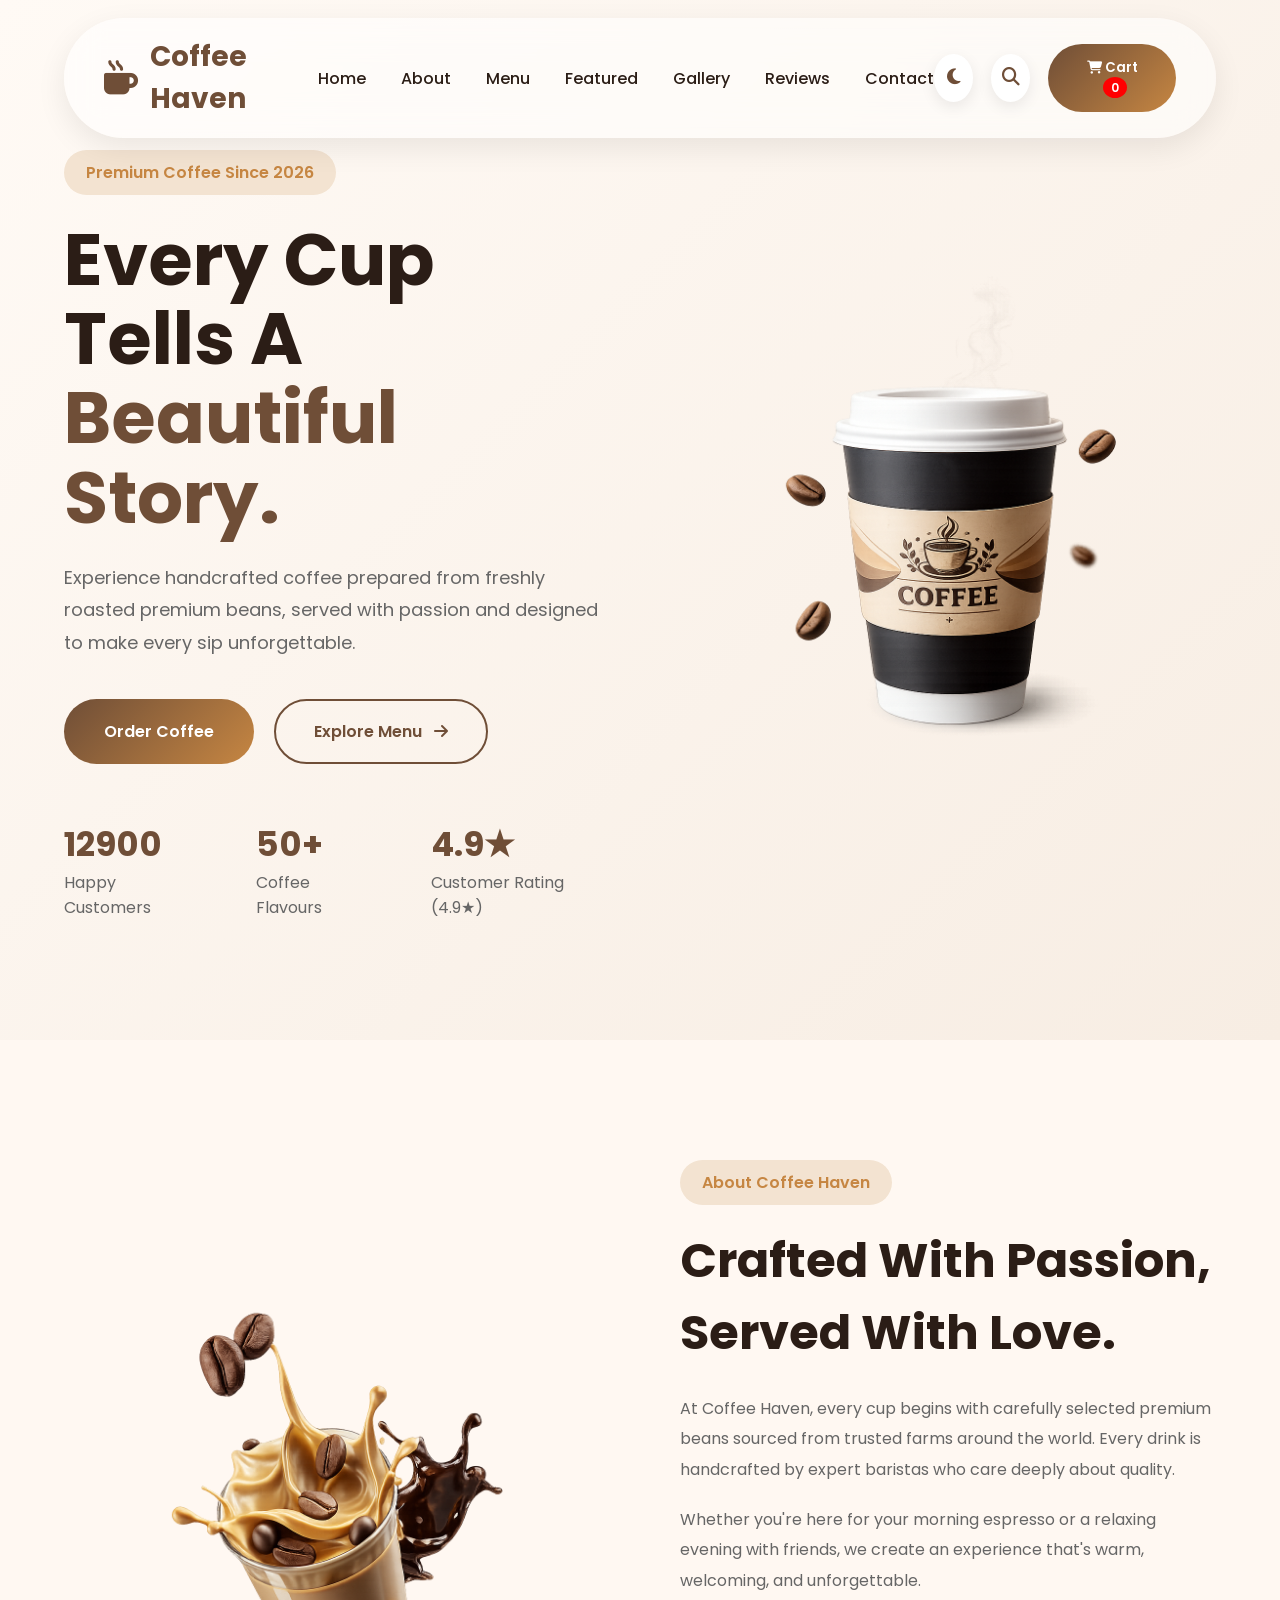
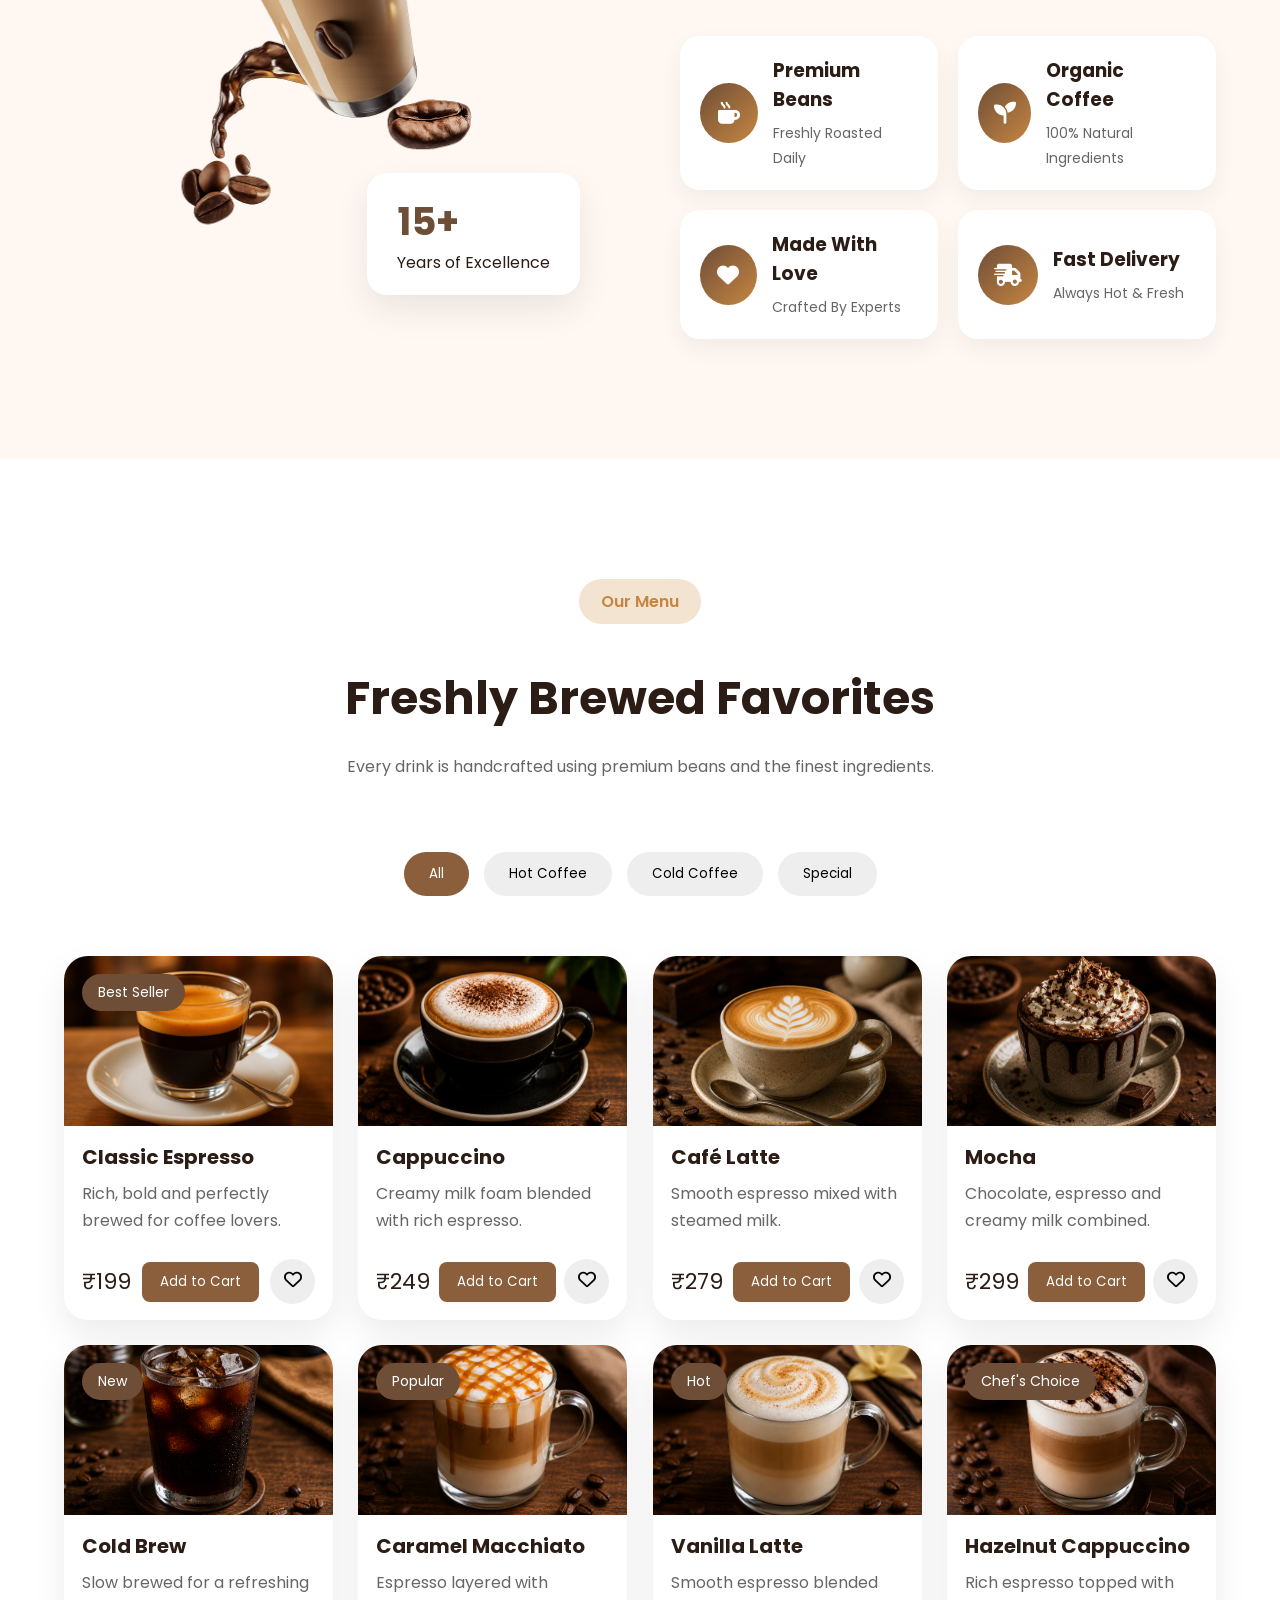
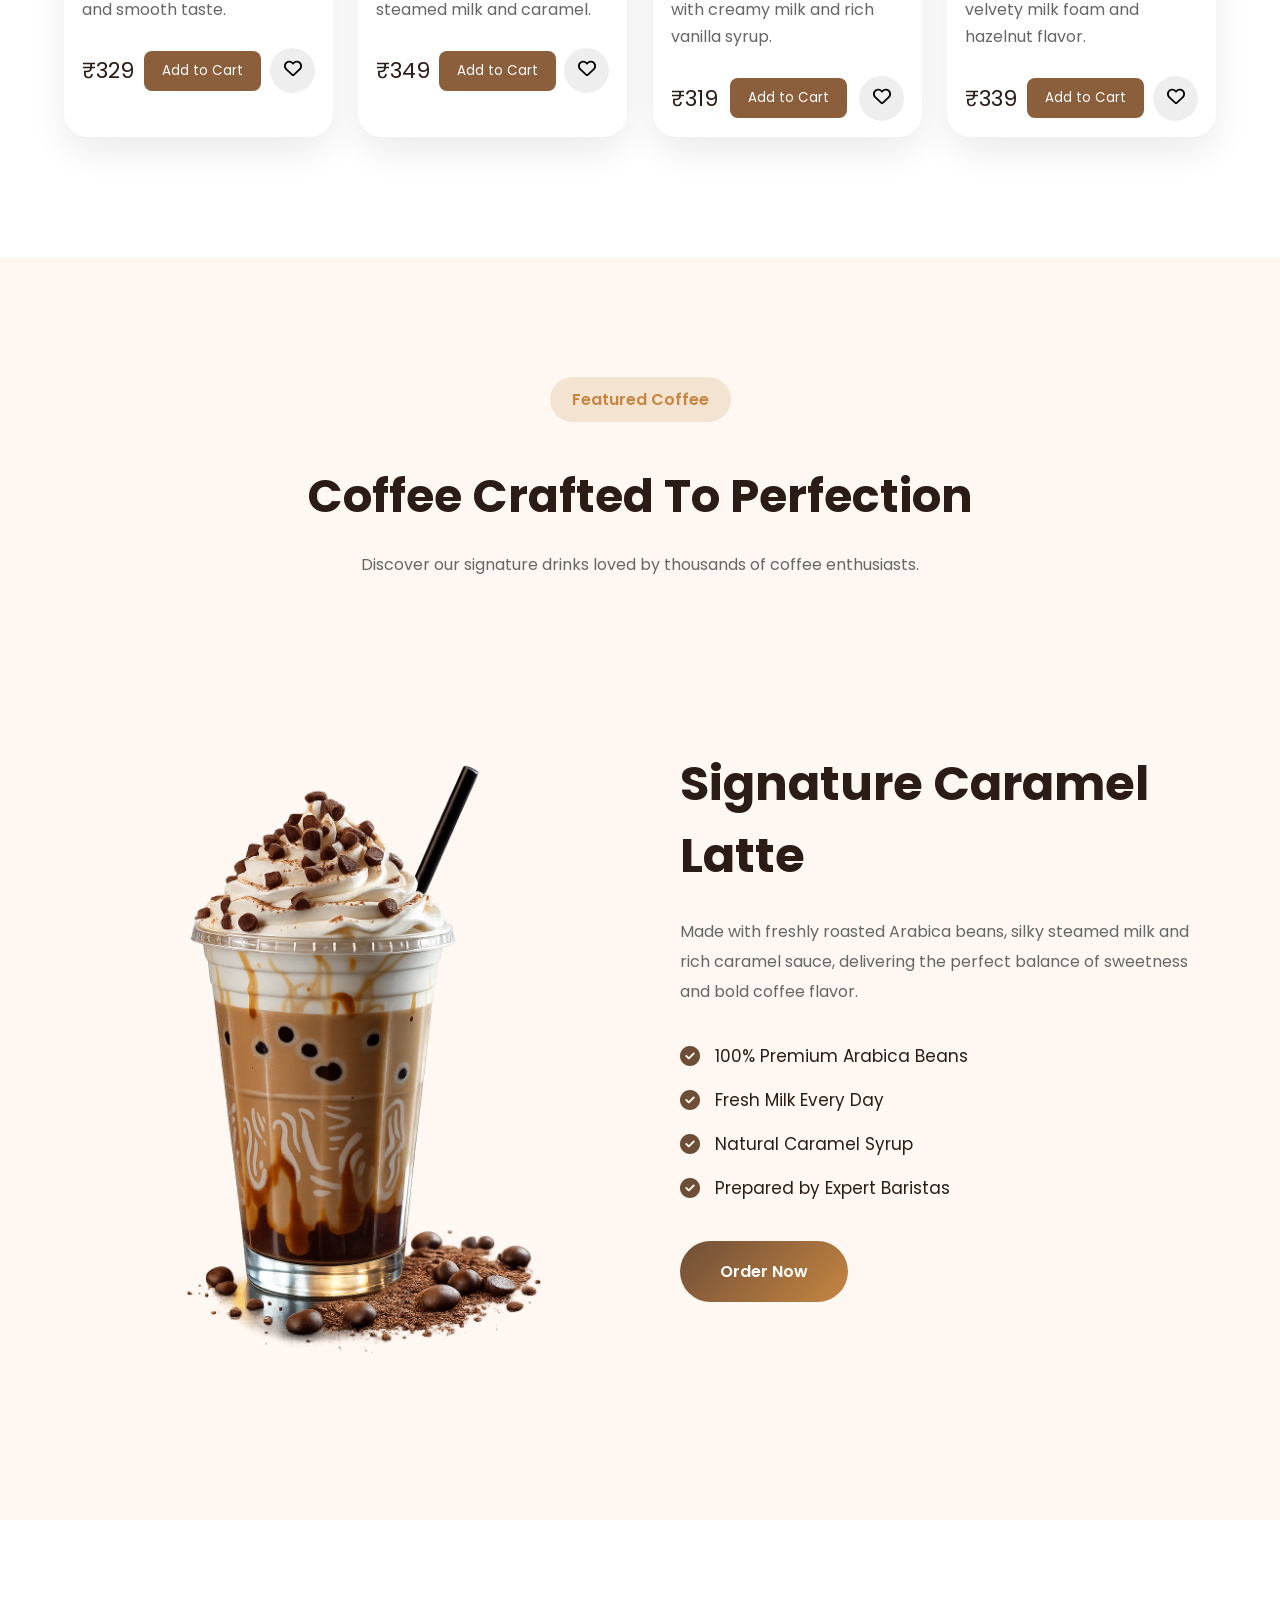
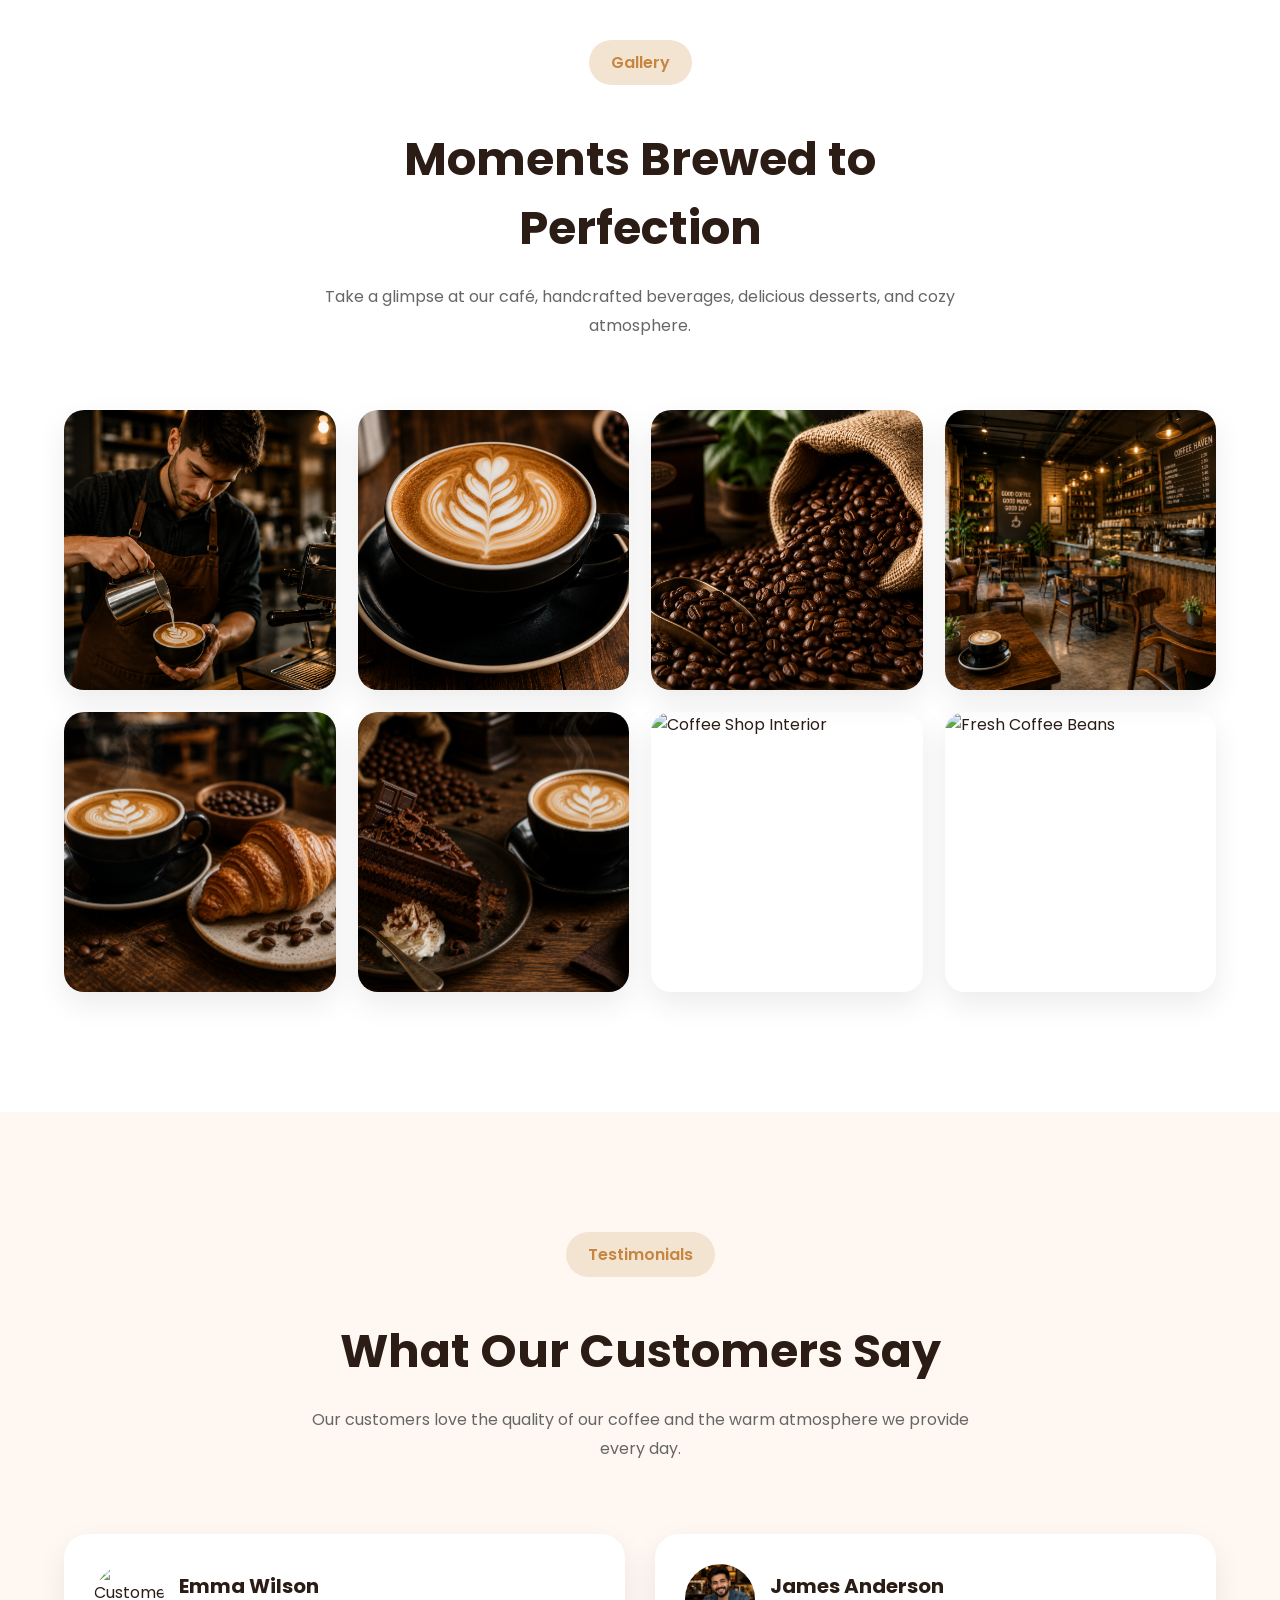
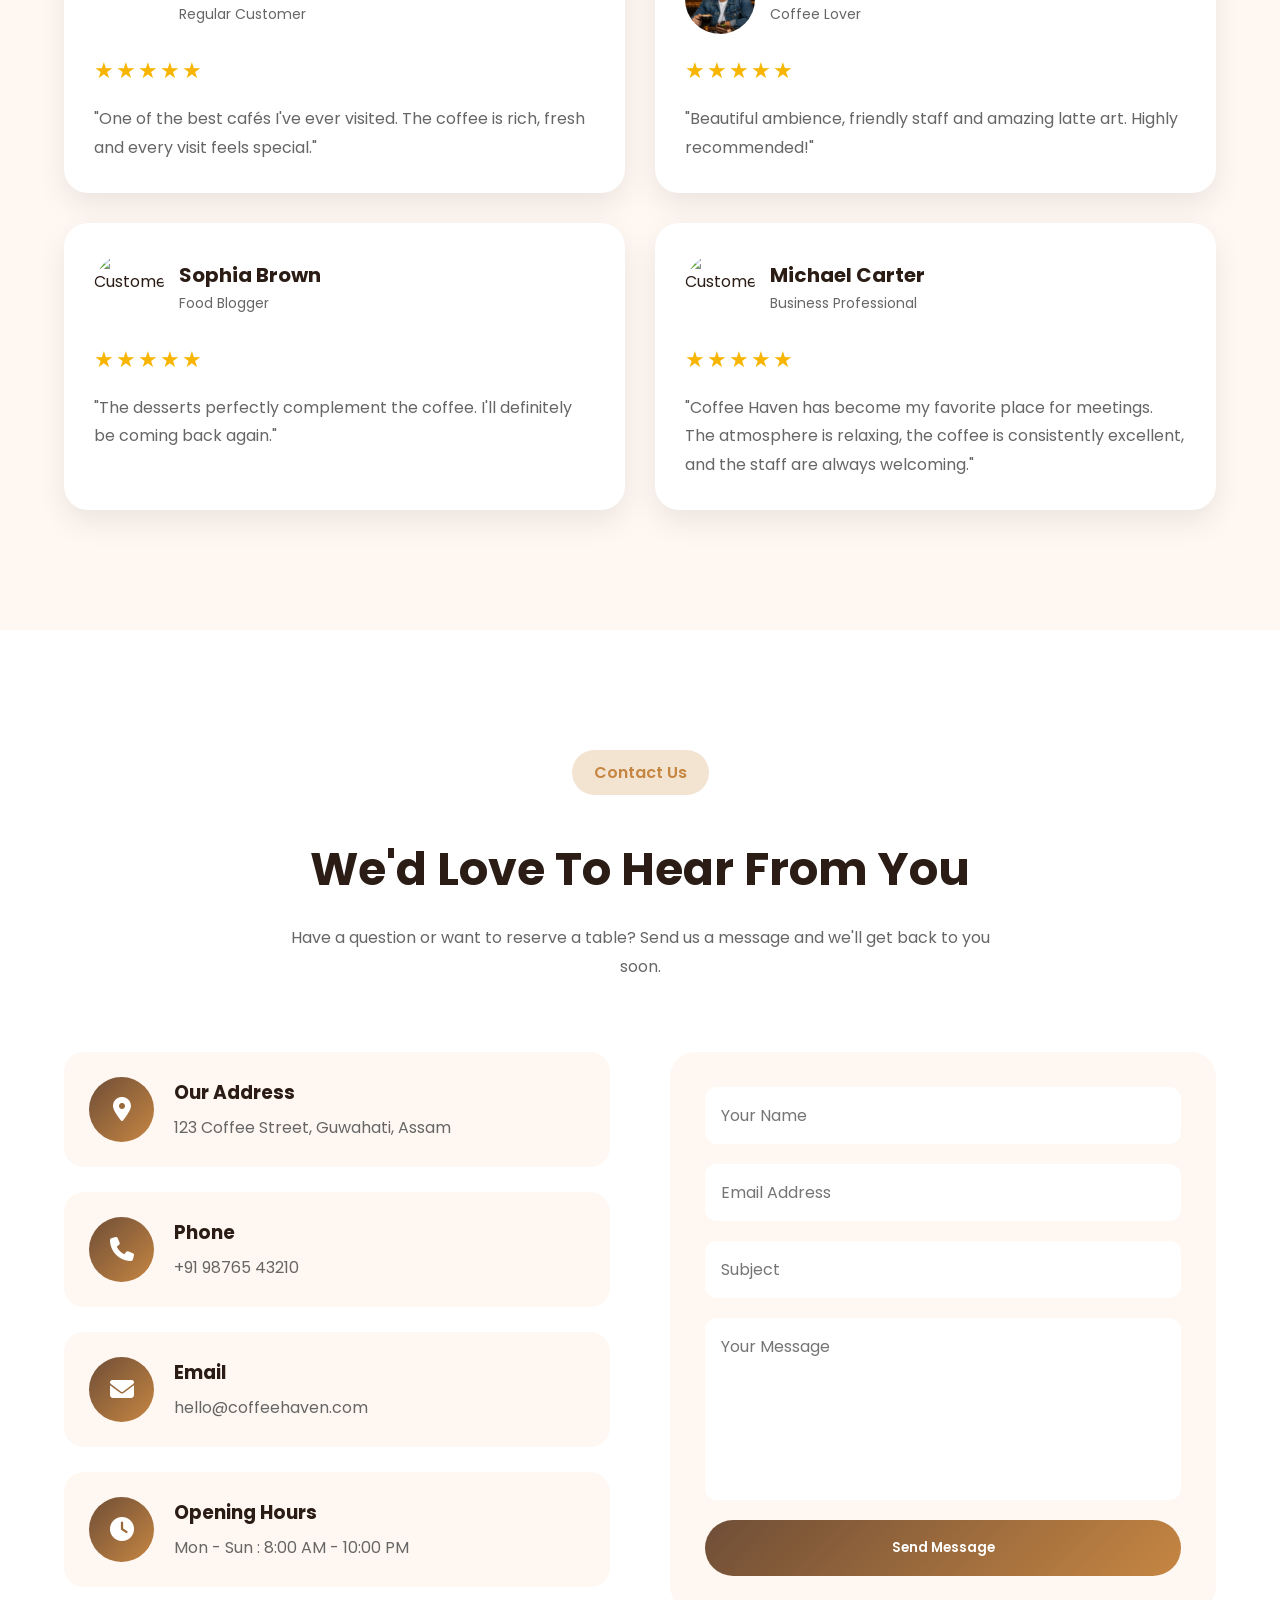
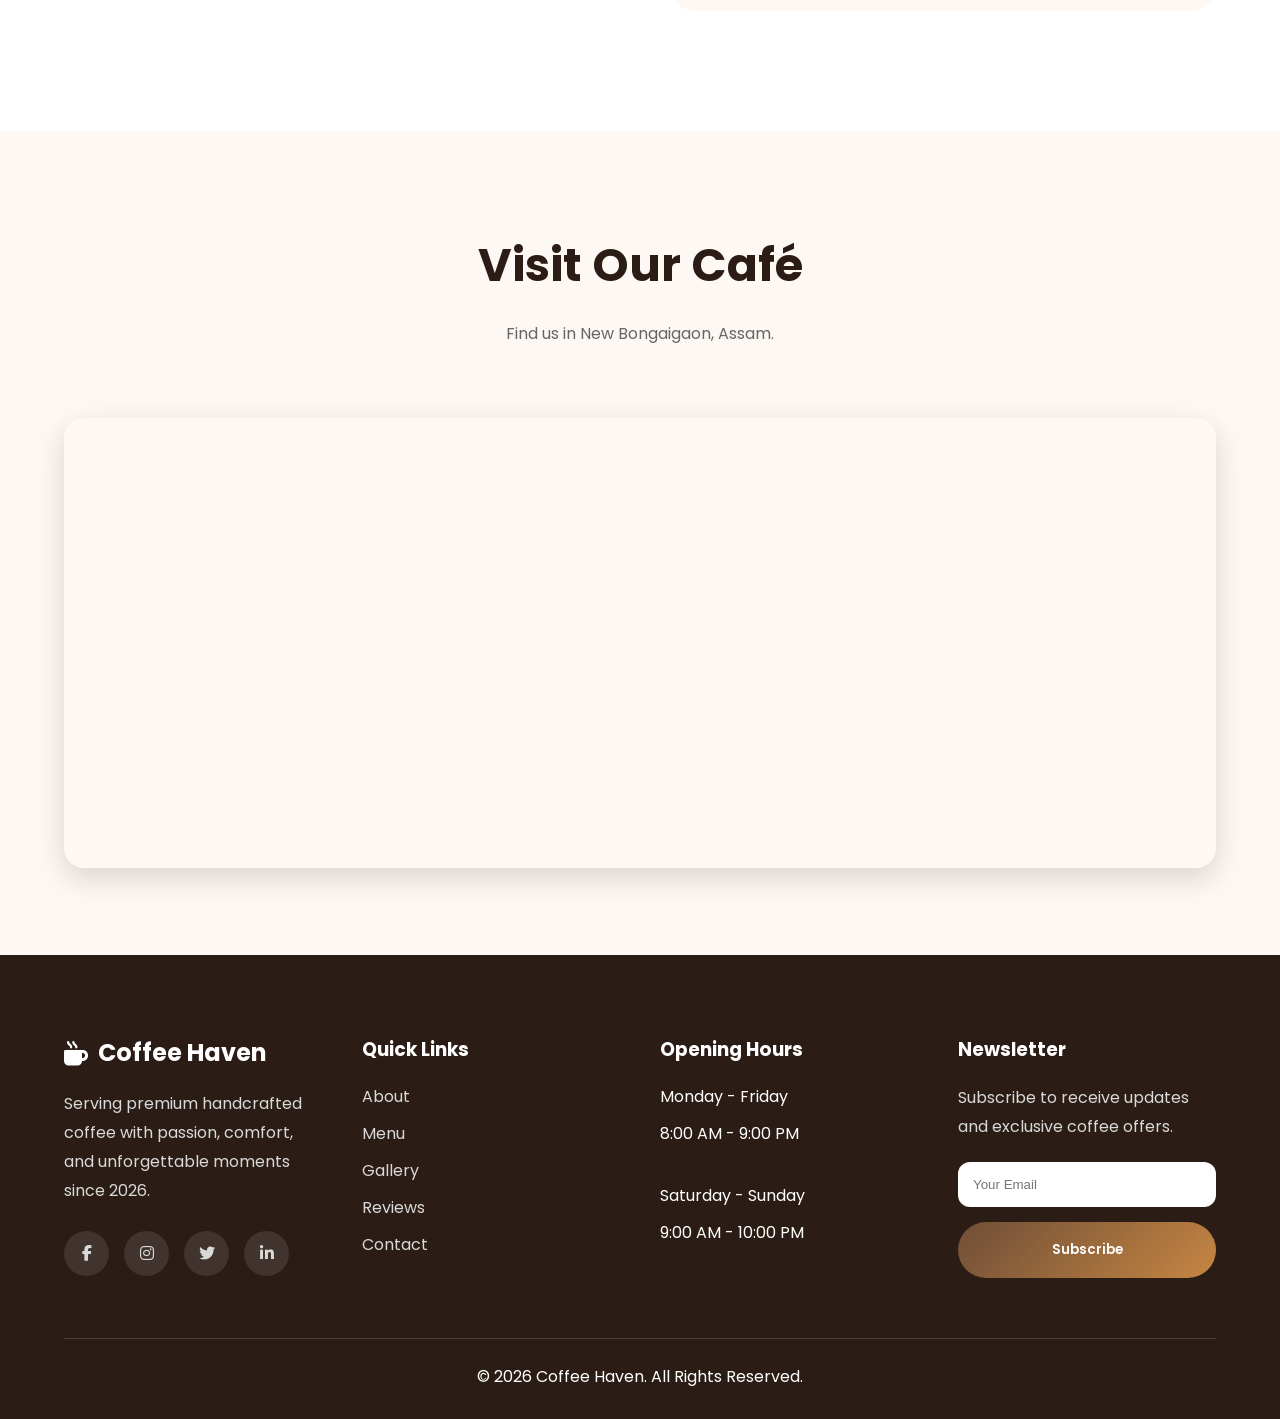
==== web page/index.html @ f8462035 "Initial commit" ====
<!DOCTYPE html>
<html lang="en">

<head>

    <meta charset="UTF-8">
    <meta name="viewport" content="width=device-width, initial-scale=1.0">

    <title>Coffee Haven | Premium Coffee Experience</title>

    <!-- Google Font -->
    <link href="https://fonts.googleapis.com/css2?family=Poppins:wght@300;400;500;600;700;800&display=swap" rel="stylesheet">

    <!-- Font Awesome -->
    <link rel="stylesheet"
        href="https://cdnjs.cloudflare.com/ajax/libs/font-awesome/6.7.2/css/all.min.css">

    <!-- CSS -->
    <link rel="stylesheet" href="style.css">

    <link rel="icon" href="assets/icons/favicon.png">

    <meta name="description"
    content="Coffee Haven serves premium handcrafted coffee, delicious desserts and unforgettable café experiences.">

    <meta name="keywords"
    content="coffee,cafe,espresso,latte,coffee shop,premium coffee">

    <meta name="author"
    content="Aashmik Chakraborty">

</head>

<body>


    <div id="progressBar"></div>


    <div id="preloader">

    <div class="loader"></div>

    <h2>Coffee Haven</h2>

</div>

    <!-- ================= HEADER ================= -->

<header id="header">

    <div class="container">

        <nav class="navbar">

            <!-- Logo -->

            <a href="#" class="logo">

                <i class="fa-solid fa-mug-hot"></i>

                <span>Coffee Haven</span>

            </a>

            <!-- Navigation -->

            <ul class="nav-menu">

    <li><a href="#" class="active">Home</a></li>

    <li><a href="#about">About</a></li>

    <li><a href="#menu">Menu</a></li>

    <li><a href="#featured">Featured</a></li>

    <li><a href="#gallery">Gallery</a></li>

    <li><a href="#reviews">Reviews</a></li>

    <li><a href="#contact">Contact</a></li>

</ul>

            <!-- Buttons -->

            <div class="nav-buttons">

    <button id="themeToggle" class="search-btn">

        <i class="fa-solid fa-moon"></i>

    </button>

    <button class="search-btn" id="searchToggle" aria-label="Search Menu">
        <i class="fa-solid fa-magnifying-glass"></i>
    </button>

    <button id="cartBtn" class="order-btn">

    <i class="fa-solid fa-cart-shopping"></i>

    Cart

    <span id="cartCount">0</span>

</button>
</div>

            <!-- Mobile Menu -->

            <div class="hamburger">

                <span></span>
                <span></span>
                <span></span>

            </div>

        </nav>

    </div>

</header>



    <!-- ================= HERO ================= -->

<section class="hero reveal">
    <div class="container hero-container">

        <!-- LEFT -->

        <div class="hero-content">

            <span class="hero-tag">

                Premium Coffee Since 2026

            </span>

            <h1>

                Every Cup

                <br>

                Tells A

                <span>Beautiful Story.</span>

            </h1>

            <p>

                Experience handcrafted coffee prepared from freshly roasted premium beans,
                served with passion and designed to make every sip unforgettable.

            </p>

            <div class="hero-buttons">

                <a href="#" class="primary-btn">

                    Order Coffee

                </a>

                <a href="#" class="secondary-btn">

                    Explore Menu

                    <i class="fa-solid fa-arrow-right"></i>

                </a>

            </div>

            <div class="hero-stats">

    <div>
        <h3 class="counter" data-target="15000">0</h3>
        <span>Happy Customers</span>
    </div>

    <div>
        <h3 class="counter" data-target="50">0</h3>
        <span>Coffee Flavours</span>
    </div>

    <div>
        <h3 class="counter" data-target="49">0</h3>
        <span>Customer Rating (4.9★)</span>
    </div>

</div>

        </div>

        <!-- RIGHT -->

        <div class="hero-image">

            <img
                src="assets/images/hero.png"
                alt="Coffee"
                loading="lazy">

        </div>

    </div>

</section>



    <!-- ================= ABOUT ================= -->

<section class="about reveal" id="about">

    <div class="container about-container">

        <!-- Left Image -->

        <div class="about-image">

            <img
            src="assets/images/about.png"
            alt="About Coffee"
            loading="lazy">

            <div class="experience-card">

                <h2>15+</h2>

                <span>Years of Excellence</span>

            </div>

        </div>

        <!-- Right Content -->

        <div class="about-content">

            <span class="section-tag">

                About Coffee Haven

            </span>

            <h2>

                Crafted With Passion,
                <br>
                Served With Love.

            </h2>

            <p>

                At Coffee Haven, every cup begins with carefully selected premium
                beans sourced from trusted farms around the world. Every drink is
                handcrafted by expert baristas who care deeply about quality.

            </p>

            <p>

                Whether you're here for your morning espresso or a relaxing evening
                with friends, we create an experience that's warm, welcoming, and
                unforgettable.

            </p>

            <div class="about-features">

                <div class="feature">

                    <i class="fa-solid fa-mug-hot"></i>

                    <div>

                        <h3>Premium Beans</h3>

                        <span>Freshly Roasted Daily</span>

                    </div>

                </div>

                <div class="feature">

                    <i class="fa-solid fa-seedling"></i>

                    <div>

                        <h3>Organic Coffee</h3>

                        <span>100% Natural Ingredients</span>

                    </div>

                </div>

                <div class="feature">

                    <i class="fa-solid fa-heart"></i>

                    <div>

                        <h3>Made With Love</h3>

                        <span>Crafted By Experts</span>

                    </div>

                </div>

                <div class="feature">

                    <i class="fa-solid fa-truck-fast"></i>

                    <div>

                        <h3>Fast Delivery</h3>

                        <span>Always Hot & Fresh</span>

                    </div>

                </div>

            </div>

        </div>

    </div>

</section>



    <!-- ================= MENU ================= -->

<section class="menu reveal" id="menu">

    <div class="container">

        <div class="section-heading">

            <span class="section-tag">
                Our Menu
            </span>

            

            <h2>
                Freshly Brewed Favorites
            </h2>

            <p>
                Every drink is handcrafted using premium beans and the finest ingredients.
            </p>

        </div>
        <div class="search-box">

    <input
        type="text"
        id="menuSearch"
        placeholder="Search coffee..."
    >

</div>

<div class="filter-buttons">

    <button class="filter-btn active" data-filter="all">
        All
    </button>

    <button class="filter-btn" data-filter="hot">
        Hot Coffee
    </button>

    <button class="filter-btn" data-filter="cold">
        Cold Coffee
    </button>

    <button class="filter-btn" data-filter="special">
        Special
    </button>

</div>



            <!-- MENU CARD 1 -->

            <div class="menu-grid">

    <!-- Card 1 -->
    <div class="menu-card" data-category="hot">
        <div class="menu-image">
            <img src="assets/images/coffee1.jpg" alt="Espresso" loading="lazy">
            <span class="menu-badge">Best Seller</span>
        </div>

        <div class="menu-content">
            <h3>Classic Espresso</h3>
            <p>Rich, bold and perfectly brewed for coffee lovers.</p>

            <div class="menu-footer">
                <span class="price">₹199</span>

                <button
                    class="add-cart"
                    data-name="Espresso"
                    data-price="199">
                    Add to Cart
                </button>

                <button class="wishlist-btn">
                    <i class="fa-regular fa-heart"></i>
                </button>
            </div>
        </div>
    </div>

    <!-- Card 2 -->
    <div class="menu-card" data-category="hot">
        <div class="menu-image">
            <img src="assets/images/coffee2.png" alt="Cappuccino" loading="lazy">
        </div>

        <div class="menu-content">
            <h3>Cappuccino</h3>
            <p>Creamy milk foam blended with rich espresso.</p>

            <div class="menu-footer">
                <span class="price">₹249</span>
                <button
                    class="add-cart"
                    data-name="Cappuccino"
                    data-price="249">
                    Add to Cart
                </button>

                <button class="wishlist-btn">
                    <i class="fa-regular fa-heart"></i>
                </button>
            </div>
        </div>
    </div>

    <!-- Card 3 -->
    <div class="menu-card" data-category="hot">
        <div class="menu-image">
            <img src="assets/images/coffee3.png" alt="Cafe Latte" loading="lazy">
        </div>

        <div class="menu-content">
            <h3>Café Latte</h3>
            <p>Smooth espresso mixed with steamed milk.</p>

            <div class="menu-footer">
                <span class="price">₹279</span>
                <button
                    class="add-cart"
                    data-name="Café Latte"
                    data-price="279">
                    Add to Cart
                </button>

                <button class="wishlist-btn">
                    <i class="fa-regular fa-heart"></i>
                </button>
            </div>
        </div>
    </div>

    <!-- Card 4 -->
    <div class="menu-card" data-category="hot">
        <div class="menu-image">
            <img src="assets/images/coffee4.png" alt="Mocha" loading="lazy">
        </div>

        <div class="menu-content">
            <h3>Mocha</h3>
            <p>Chocolate, espresso and creamy milk combined.</p>

            <div class="menu-footer">
                <span class="price">₹299</span>
                <button
                    class="add-cart"
                    data-name="Mocha"
                    data-price="299">
                    Add to Cart
                </button>

                <button class="wishlist-btn">
                    <i class="fa-regular fa-heart"></i>
                </button>
            </div>
        </div>
    </div>

    <!-- Card 5 -->
    <div class="menu-card" data-category="cold">
        <div class="menu-image">
            <img src="assets/images/coffee5.png" alt="Cold Brew" loading="lazy">
            <span class="menu-badge">New</span>
        </div>

        <div class="menu-content">
            <h3>Cold Brew</h3>
            <p>Slow brewed for a refreshing and smooth taste.</p>

            <div class="menu-footer">
                <span class="price">₹329</span>
                <button
                    class="add-cart"
                    data-name="Cold Brew"
                    data-price="329">
                    Add to Cart
                </button> 
                <button class="wishlist-btn">
                    <i class="fa-regular fa-heart"></i>
                </button>
            </div>
        </div>
    </div>

    <!-- Card 6 -->
    <div class="menu-card" data-category="special">
        <div class="menu-image">
            <img src="assets/images/coffee6.png" alt="Caramel Macchiato" loading="lazy">
            <span class="menu-badge">Popular</span>
        </div>

        <div class="menu-content">
            <h3>Caramel Macchiato</h3>
            <p>Espresso layered with steamed milk and caramel.</p>

            <div class="menu-footer">
                <span class="price">₹349</span>
                <button
                    class="add-cart"
                    data-name="Caramel Macchiato"
                    data-price="349">
                    Add to Cart
                </button>
                <button class="wishlist-btn">
                    <i class="fa-regular fa-heart"></i>
                </button>
            </div>
        </div>
    </div>

    <!-- Card 7 -->
<div class="menu-card" data-category="special">

    <div class="menu-image">
        <img src="assets/images/coffee7.png" alt="Vanilla Latte" loading="lazy">

        <span class="menu-badge">
            Hot
        </span>
    </div>

    <div class="menu-content">

        <h3>Vanilla Latte</h3>

        <p>
            Smooth espresso blended with creamy milk and rich vanilla syrup.
        </p>

        <div class="menu-footer">

            <span class="price">
                ₹319
            </span>
            <button
                class="add-cart"
                data-name="Vanilla Latte"
                data-price="319">
                Add to Cart
            </button>


            <button class="wishlist-btn">
                <i class="fa-regular fa-heart"></i>
            </button>

        </div>

    </div>

</div>

<!-- Card 8 -->
<div class="menu-card" data-category="special">

    <div class="menu-image">
        <img src="assets/images/coffee8.png" alt="Hazelnut Cappuccino" loading="lazy">

        <span class="menu-badge">
            Chef's Choice
        </span>
    </div>

    <div class="menu-content">

        <h3>Hazelnut Cappuccino</h3>

        <p>
            Rich espresso topped with velvety milk foam and hazelnut flavor.
        </p>

        <div class="menu-footer">

            <span class="price">
                ₹339
            </span>
            <button
                class="add-cart"
                data-name="Hazelnut Cappuccino"
                data-price="339">
                Add to Cart
            </button>

            <button class="wishlist-btn">
                <i class="fa-regular fa-heart"></i>
            </button>
        </div>

    </div>

</div>

</div>

        

    </div>

</section>



    <!-- ================= FEATURED ================= -->

<section class="featured reveal" id="featured">

    <div class="container">

        <div class="section-heading">

            <span class="section-tag">
                Featured Coffee
            </span>

            <h2>
                Coffee Crafted To Perfection
            </h2>

            <p>
                Discover our signature drinks loved by thousands of coffee enthusiasts.
            </p>

        </div>

        <div class="featured-container">

            <!-- Left Side -->

            <div class="featured-image">

                <img
                src="assets/images/featured.png"
                alt="Featured Coffee"
                loading="lazy">
            </div>

            <!-- Right Side -->

            <div class="featured-content">

                <h2>
                    Signature Caramel Latte
                </h2>

                <p>

                    Made with freshly roasted Arabica beans,
                    silky steamed milk and rich caramel sauce,
                    delivering the perfect balance of sweetness
                    and bold coffee flavor.

                </p>

                <ul class="featured-list">

                    <li>
                        <i class="fa-solid fa-circle-check"></i>
                        100% Premium Arabica Beans
                    </li>

                    <li>
                        <i class="fa-solid fa-circle-check"></i>
                        Fresh Milk Every Day
                    </li>

                    <li>
                        <i class="fa-solid fa-circle-check"></i>
                        Natural Caramel Syrup
                    </li>

                    <li>
                        <i class="fa-solid fa-circle-check"></i>
                        Prepared by Expert Baristas
                    </li>

                </ul>

                <a href="#" class="primary-btn">

                    Order Now

                </a>

            </div>

        </div>

    </div>

</section>



    <!-- ================= GALLERY ================= -->

<section class="gallery reveal" id="gallery">

    <div class="container">

        <div class="section-heading">

            <span class="section-tag">
                Gallery
            </span>

            <h2>
                Moments Brewed to Perfection
            </h2>

            <p>
                Take a glimpse at our café, handcrafted beverages, delicious desserts, and cozy atmosphere.
            </p>

        </div>

        <div class="gallery-grid">

            <div class="gallery-item">
                <img src="assets/images/gallery1.png" alt="Coffee 1">
            </div>

            <div class="gallery-item">
                <img src="assets/images/gallery2.png" alt="Coffee 2">
            </div>

            <div class="gallery-item">
                <img src="assets/images/gallery3.png" alt="Coffee 3">
            </div>

            <div class="gallery-item">
                <img src="assets/images/gallery4.png" alt="Coffee 4">
            </div>

            <div class="gallery-item">
                <img src="assets/images/gallery5.png" alt="Coffee 5">
            </div>

            <div class="gallery-item">
                <img src="assets/images/gallery6.png" alt="Coffee 6">
            </div>
            <!-- Gallery Image 7 -->
            <div class="gallery-item">

                <img src="assets/images/gallery7.png" alt="Coffee Shop Interior">

            </div>

            <!-- Gallery Image 8 -->
            <div class="gallery-item">

                <img src="assets/images/gallery8.png" alt="Fresh Coffee Beans">

            </div>

        </div>

    </div>

</section>



    <!-- ================= TESTIMONIALS ================= -->

<section class="testimonials reveal" id="reviews">

    <div class="container">

        <div class="section-heading">

            <span class="section-tag">
                Testimonials
            </span>

            <h2>
                What Our Customers Say
            </h2>

            <p>
                Our customers love the quality of our coffee and the warm atmosphere we provide every day.
            </p>

        </div>

        <div class="testimonial-grid">

            <!-- Card 1 -->
            <div class="testimonial-card">

                <div class="customer-info">

                    <img src="assets/images/customer1.png" alt="Customer" loading="lazy">

                    <div>
                        <h3>Emma Wilson</h3>
                        <span>Regular Customer</span>
                    </div>

                </div>

                <div class="stars">
                    ★★★★★
                </div>

                <p>
                    "One of the best cafés I've ever visited. The coffee is rich,
                    fresh and every visit feels special."
                </p>

            </div>

            <!-- Card 2 -->
            <div class="testimonial-card">

                <div class="customer-info">

                    <img src="assets/images/customer2.png" alt="Customer" loading="lazy">

                    <div>
                        <h3>James Anderson</h3>
                        <span>Coffee Lover</span>
                    </div>

                </div>

                <div class="stars">
                    ★★★★★
                </div>

                <p>
                    "Beautiful ambience, friendly staff and amazing latte art.
                    Highly recommended!"
                </p>

            </div>

            <!-- Card 3 -->
            <div class="testimonial-card">

                <div class="customer-info">

                    <img src="assets/images/customer3.png" alt="Customer" loading="lazy">

                    <div>
                        <h3>Sophia Brown</h3>
                        <span>Food Blogger</span>
                    </div>

                </div>

                <div class="stars">
                    ★★★★★
                </div>

                <p>
                    "The desserts perfectly complement the coffee. I'll definitely
                    be coming back again."
                </p>

            </div>
            <!-- Card 4 -->
<div class="testimonial-card">

    <div class="customer-info">

        <img src="assets/images/customer4.png" alt="Customer" loading="lazy">

        <div>
            <h3>Michael Carter</h3>
            <span>Business Professional</span>
        </div>

    </div>

    <div class="stars">
        ★★★★★
    </div>

    <p>
        "Coffee Haven has become my favorite place for meetings. The atmosphere is relaxing, the coffee is consistently excellent, and the staff are always welcoming."
    </p>

</div>

        </div>

    </div>

</section>


    <!-- ================= CONTACT ================= -->

<section class="contact reveal" id="contact">

    <div class="container">

        <div class="section-heading">

            <span class="section-tag">
                Contact Us
            </span>

            <h2>
                We'd Love To Hear From You
            </h2>

            <p>
                Have a question or want to reserve a table? Send us a message and we'll get back to you soon.
            </p>

        </div>

        <div class="contact-container">

            <!-- Contact Information -->

            <div class="contact-info">

                <div class="info-box">

                    <i class="fa-solid fa-location-dot"></i>

                    <div>

                        <h3>Our Address</h3>

                        <p>123 Coffee Street, Guwahati, Assam</p>

                    </div>

                </div>

                <div class="info-box">

                    <i class="fa-solid fa-phone"></i>

                    <div>

                        <h3>Phone</h3>

                        <p>+91 98765 43210</p>

                    </div>

                </div>

                <div class="info-box">

                    <i class="fa-solid fa-envelope"></i>

                    <div>

                        <h3>Email</h3>

                        <p>hello@coffeehaven.com</p>

                    </div>

                </div>

                <div class="info-box">

                    <i class="fa-solid fa-clock"></i>

                    <div>

                        <h3>Opening Hours</h3>

                        <p>Mon - Sun : 8:00 AM - 10:00 PM</p>

                    </div>

                </div>

            </div>

            <!-- Contact Form -->

            <div class="contact-form">

                <form action="https://formsubmit.co/aashmik81@gmail.com" method="POST">

                    <input
                        type="text"
                        placeholder="Your Name"
                        required>

                    <input
                        type="email"
                        placeholder="Email Address"
                        required>

                    <input
                        type="text"
                        placeholder="Subject"
                        required>

                    <input type="hidden" name="_captcha" value="false">

                    <input type="hidden" name="_subject" value="New Coffee Haven Message">

                    <input type="hidden" name="_template" value="table">

                    <textarea
                        rows="6"
                        placeholder="Your Message"></textarea>

                    <button
                        type="submit"
                        class="primary-btn">

                        Send Message

                    </button>

                </form>

            </div>

        </div>

    </div>

</section>

<!-- Google Map -->
<section class="map-section">

    <div class="container">

        <div class="section-heading">
            <h2>Visit Our Café</h2>
            <p>Find us in New Bongaigaon, Assam.</p>
        </div>

        <iframe
            src="https://www.google.com/maps?q=New+Bongaigaon,+Assam,+India&output=embed"
            width="100%"
            height="450"
            style="border:0;"
            loading="lazy"
            allowfullscreen
            referrerpolicy="no-referrer-when-downgrade">
        </iframe>

    </div>

</section>



   <!-- ================= FOOTER ================= -->

<footer class="footer">

    <div class="container">

        <div class="footer-grid">

            <!-- Column 1 -->

            <div class="footer-column">

                <h2 class="footer-logo">
                    <i class="fa-solid fa-mug-hot"></i>
                    Coffee Haven
                </h2>

                <p>
                    Serving premium handcrafted coffee with passion, comfort, and unforgettable moments since 2026.
                </p>

                <div class="social-icons">

                    <a href="#"><i class="fab fa-facebook-f"></i></a>

                    <a href="#"><i class="fab fa-instagram"></i></a>

                    <a href="#"><i class="fab fa-twitter"></i></a>

                    <a href="#"><i class="fab fa-linkedin-in"></i></a>

                </div>

            </div>

            <!-- Column 2 -->

            <div class="footer-column">

                <h3>Quick Links</h3>

                <ul>

                    <li><a href="#about">About</a></li>

                    <li><a href="#menu">Menu</a></li>

                    <li><a href="#gallery">Gallery</a></li>

                    <li><a href="#reviews">Reviews</a></li>

                    <li><a href="#contact">Contact</a></li>

                </ul>

            </div>

            <!-- Column 3 -->

            <div class="footer-column">

                <h3>Opening Hours</h3>

                <ul>

                    <li>Monday - Friday</li>
                    <li>8:00 AM - 9:00 PM</li>

                    <br>

                    <li>Saturday - Sunday</li>
                    <li>9:00 AM - 10:00 PM</li>

                </ul>

            </div>

            <!-- Column 4 -->

            <div class="footer-column">

                <h3>Newsletter</h3>

                <p>
                    Subscribe to receive updates and exclusive coffee offers.
                </p>

                <form class="newsletter">

                    <input
                        type="email"
                        placeholder="Your Email">

                    <button class="primary-btn">

                        Subscribe

                    </button>

                </form>

            </div>

        </div>

        <div class="footer-bottom">

            <p>

                © 2026 Coffee Haven. All Rights Reserved.

            </p>

        </div>

    </div>

</footer>

<button id="scrollTop">

    <i class="fa-solid fa-arrow-up"></i>

</button>
<div class="cart-sidebar" id="cartSidebar">

    <div class="cart-header">

        <h2>Your Cart</h2>

        <button id="closeCart">&times;</button>

    </div>

    <div class="cart-items"></div>

    <div class="cart-footer">

        <h3>Total: ₹<span id="cartTotal">0</span></h3>

        <button id="checkoutBtn">
            Checkout
        </button>

    </div>

</div>

<!-- Product Modal -->

<div class="product-modal" id="productModal">

    <div class="modal-content">

        <button id="closeModal" class="close-modal">&times;</button>

        <img id="modalImage" src="" alt="Coffee">

        <div class="modal-details">

            <h2 id="modalTitle"></h2>

            <div class="rating">
                ⭐⭐⭐⭐⭐ <span>(4.9)</span>
            </div>

            <p id="modalDescription"></p>

            <h4>Ingredients</h4>

            <p id="modalIngredients"></p>

            <h4>Calories</h4>

            <p id="modalCalories"></p>

            <h3>
                ₹<span id="modalPrice"></span>
            </h3>

            <button id="modalAddCart" class="primary-btn">

                Add To Cart

            </button>

        </div>

    </div>

</div>

<!-- ================= GALLERY LIGHTBOX ================= -->

<div class="lightbox" id="lightbox">

    <span class="close-lightbox">&times;</span>

    <button class="lightbox-btn prev">
        <i class="fa-solid fa-chevron-left"></i>
    </button>

    <img id="lightboxImage" src="" alt="Gallery Image">

    <button class="lightbox-btn next">
        <i class="fa-solid fa-chevron-right"></i>
    </button>

</div>
    <!-- JS -->

    <script src="script.js"></script>

</body>

</html>
---- web page/style.css ----
/*========================================
        GOOGLE FONT
========================================*/

@import url('https://fonts.googleapis.com/css2?family=Poppins:wght@300;400;500;600;700;800&display=swap');

/*========================================
            RESET
========================================*/

*{
    margin:0;
    padding:0;
    box-sizing:border-box;
    transition:
    background-color .35s ease,
    color .35s ease,
    border-color .35s ease,
    box-shadow .35s ease;
}

html{
    scroll-behavior:smooth;
    scroll-padding-top:90px;
}

body{

    font-family:'Poppins',sans-serif;

    background:#fdf8f3;

    color:#2B1D16;

    overflow-x:hidden;

}

img{
    display:block;
    max-width:100%;
}

a{
    text-decoration:none;
}

ul{
    list-style:none;
}

button{

    border:none;

    background:none;

    cursor:pointer;

    font-family:inherit;

}

/*========================================
            VARIABLES
========================================*/

:root{

    --primary:#6F4E37;

    --secondary:#D4A373;

    --accent:#C68642;

    --light:#FFF8F2;

    --white:#ffffff;

    --dark:#2B1D16;

    --gray:#666;

}

/*========================================
            GLOBAL
========================================*/

.container{

    width:90%;

    max-width:1300px;

    margin:auto;

}

section{

    padding:120px 0;

}
/*========================================
                HEADER
========================================*/

header{

    position:fixed;

    top:0;
    left:0;

    width:100%;

    z-index:999;

    padding:18px 0;

    transition:
        background .4s ease,
        box-shadow .4s ease,
        backdrop-filter .4s ease;

}

/* Navbar after scrolling */
header.scrolled{

    background:rgba(255,255,255,.88);

    backdrop-filter:blur(18px);

    box-shadow:0 8px 30px rgba(0,0,0,.08);

}

/* Dark mode */
body.dark header.scrolled{

    background:rgba(20,20,20,.88);

}

/*========================================
                NAVBAR
========================================*/

.navbar{

    display:flex;

    justify-content:space-between;

    align-items:center;

    background:rgba(255,255,255,.55);

    backdrop-filter:blur(18px);

    border-radius:70px;

    padding:18px 40px;

    box-shadow:0 10px 30px rgba(0,0,0,.08);

}

/*========================================
                LOGO
========================================*/

.logo{

    display:flex;

    align-items:center;

    gap:12px;

    color:var(--primary);

    transition:.35s ease;

}

.logo:hover{

    transform:scale(1.08);

}

.logo i{

    font-size:34px;

}

.logo span{

    font-size:28px;

    font-weight:700;

}

/*========================================
                MENU
========================================*/

.nav-menu{

    display:flex;

    gap:35px;

}

.nav-menu a{

    color:var(--dark);

    font-weight:500;

    transition:.3s;

    position:relative;

}

.nav-menu a:hover{

    color:var(--primary);

}

.nav-menu .active{

    color:var(--accent);

}

.nav-menu a::after{

    content:"";

    position:absolute;

    left:0;

    bottom:-8px;

    width:0;

    height:3px;

    border-radius:50px;

    background:var(--accent);

    transition:.3s;

}

.nav-menu a:hover::after,

.nav-menu .active::after{

    width:100%;

}

/*========================================
            BUTTONS
========================================*/

.nav-buttons{

    display:flex;

    align-items:center;

    gap:18px;

}

.search-btn{

    width:48px;

    height:48px;

    border-radius:50%;

    background:white;

    box-shadow:0 5px 15px rgba(0,0,0,.08);

}

.search-btn i{

    color:var(--primary);

    font-size:18px;

}

.order-btn{

    padding:14px 30px;

    border-radius:40px;

    background:linear-gradient(
        135deg,
        var(--primary),
        var(--accent)
    );

    color:white;

    font-weight:600;

}

/*========================================
            MOBILE ICON
========================================*/

.hamburger{

    display:none;

    cursor:pointer;

}

.hamburger span{

    display:block;

    width:30px;

    height:3px;

    background:var(--primary);

    margin:6px;

    border-radius:50px;

}

/*========================================
            HERO
========================================*/

.hero{

    min-height:100vh;

    display:flex;

    align-items:center;

    padding-top:150px;

    background:linear-gradient(
        135deg,
        #fffaf5,
        #f7ede3
    );

}

.hero-container{

    display:grid;

    grid-template-columns:1fr 1fr;

    align-items:center;

    gap:70px;

}

.hero-tag{

    display:inline-block;

    padding:10px 22px;

    background:#f3e3d1;

    border-radius:50px;

    color:var(--accent);

    font-weight:600;

    margin-bottom:25px;

}

.hero h1{

    font-size:72px;

    line-height:1.1;

    margin-bottom:25px;

}

body.dark .hero h1{
    color:#ffffff;
}

.hero h1 span{

    color:var(--primary);

}

.hero p{

    font-size:18px;

    line-height:1.8;

    color:var(--gray);

    margin-bottom:40px;

}

.hero-buttons{

    display:flex;

    gap:20px;

    margin-bottom:55px;

}

.primary-btn{

    display:inline-flex;

    align-items:center;

    justify-content:center;

    padding:18px 40px;

    border-radius:60px;

    background:linear-gradient(
        135deg,
        var(--primary),
        var(--accent)
    );

    color:white;

    font-weight:600;

}

.secondary-btn{

    display:inline-flex;

    align-items:center;

    gap:12px;

    padding:18px 38px;

    border:2px solid var(--primary);

    border-radius:60px;

    color:var(--primary);

    font-weight:600;

}

.hero-stats{

    display:flex;

    gap:60px;

}

.hero-stats h3{

    font-size:34px;

    color:var(--primary);

}

.hero-stats span{

    color:var(--gray);

}

.hero-image{

    display:flex;

    justify-content:center;

    perspective:1000px;
}


.hero-image img{

    width:500px;

    animation: floatCoffee 4s ease-in-out infinite;

    transition:transform .15s linear;

    will-change:transform;

}

@keyframes floatCoffee{

    0%{

        transform:translateY(0px);

    }

    50%{

        transform:translateY(-20px);

    }

    100%{

        transform:translateY(0px);

    }

}

/*========================================
                ABOUT
========================================*/

.about{

    background:var(--light);

}

.about-container{

    display:grid;

    grid-template-columns:1fr 1fr;

    gap:80px;

    align-items:center;

}

.about-image{

    position:relative;

    display:flex;

    justify-content:center;

}

.about-image img{

    width:500px;

}

.experience-card{

    position:absolute;

    bottom:30px;

    right:20px;

    background:white;

    padding:20px 30px;

    border-radius:20px;

    box-shadow:0 15px 35px rgba(0,0,0,.08);

}

.experience-card h2{

    color:var(--primary);

    font-size:38px;

}

.section-tag{

    display:inline-block;

    background:#f3e3d1;

    color:var(--accent);

    padding:10px 22px;

    border-radius:50px;

    font-weight:600;

    margin-bottom:20px;

}

.about-content h2{

    font-size:48px;

    margin-bottom:25px;

}

.about-content p{

    color:var(--gray);

    line-height:1.9;

    margin-bottom:20px;

}

.about-features{

    display:grid;

    grid-template-columns:repeat(2,1fr);

    gap:20px;

    margin-top:40px;

}

.feature{

    display:flex;

    gap:15px;

    align-items:center;

    padding:20px;

    background:white;

    border-radius:20px;

    box-shadow:0 10px 25px rgba(0,0,0,.05);

}

.feature i{

    width:60px;

    height:60px;

    display:flex;

    justify-content:center;

    align-items:center;

    border-radius:50%;

    background:linear-gradient(
        135deg,
        var(--primary),
        var(--accent)
    );

    color:white;

    font-size:22px;

}

.feature h3{

    margin-bottom:6px;

}

.feature span{

    color:var(--gray);

    font-size:14px;

}

/*========================================
                MENU
========================================*/

.menu{

    background:#ffffff;

}

.section-heading{

    text-align:center;

    max-width:700px;

    margin:0 auto 70px;

}

.section-heading h2{

    font-size:46px;

    margin:20px 0;

}

.section-heading p{

    color:var(--gray);

    line-height:1.8;

}

.menu-grid{

    display:grid;

    grid-template-columns:repeat(auto-fit, minmax(260px, 1fr));

    gap:25px;

    margin-top:60px;

}

.menu-card{

    max-width:280px;

    width:100%;

    margin:0 auto;

    background:white;

    border-radius:24px;

    overflow:hidden;

    box-shadow:0 15px 35px rgba(0,0,0,.08);

    transition:
    transform .4s ease,
    box-shadow .4s ease;
    transform-style: preserve-3d;

    will-change: transform;

    cursor:pointer;

}

.menu-card:hover{

    transform:translateY(-12px);

    box-shadow:0 20px 45px rgba(0,0,0,.15);

}

.menu-image{

    position:relative;

}

.menu-image img{

    width:100%;

    height:170px;

    object-fit:cover;

    display:block;

}

.menu-badge{

    position:absolute;

    top:18px;

    left:18px;

    background:var(--primary);

    color:white;

    padding:8px 16px;

    border-radius:30px;

    font-size:14px;

}

.menu-content{

    padding:16px 18px;

}

.menu-content h3{

    font-size:20px;

    margin-bottom:8px;

}

.menu-content p{

    color:var(--gray);

    line-height:1.7;

    margin-bottom:25px;

}

.menu-footer{

    display:flex;

    justify-content:space-between;

    align-items:center;

}

.price{

    font-size:22px;

}

.add-btn{

    width:52px;

    height:52px;

    border-radius:50%;

    background:linear-gradient(
        135deg,
        var(--primary),
        var(--accent)
    );

    color:white;

    font-size:18px;

    transition:.3s;

}

.add-btn:hover{

    transform:rotate(90deg);

}

/*========================================
            FEATURED
========================================*/

.featured{

    background:var(--light);

}

.featured-container{

    display:grid;

    grid-template-columns:1fr 1fr;

    align-items:center;

    gap:80px;

}

.featured-image{

    display:flex;

    justify-content:center;

}

.featured-image img{

    width:500px;

}

.featured-content h2{

    font-size:48px;

    margin-bottom:25px;

}

.featured-content p{

    color:var(--gray);

    line-height:1.9;

    margin-bottom:35px;

}

.featured-list{

    margin-bottom:40px;

}

.featured-list li{

    display:flex;

    align-items:center;

    gap:15px;

    margin-bottom:18px;

    font-size:17px;

}

.featured-list i{

    color:var(--primary);

    font-size:20px;

}
@media (max-width: 992px){

    .menu-grid{

        grid-template-columns:repeat(2,280px);

    }

}

@media (max-width: 640px){

    .menu-grid{

        grid-template-columns:1fr;

    }

}

/*========================================
                GALLERY
========================================*/

.gallery{

    background:#ffffff;

}

.gallery-grid{

    display:grid;

    grid-template-columns:repeat(4,1fr);

    gap:22px;

    margin-top:60px;

}

@media (max-width:992px){

    .gallery-grid{

        grid-template-columns:repeat(2,1fr);

    }

}

@media (max-width:576px){

    .gallery-grid{

        grid-template-columns:1fr;

    }

}

.gallery-item{

    overflow:hidden;

    border-radius:24px;

    cursor:pointer;

    box-shadow:0 12px 30px rgba(0,0,0,.08);

    transition:.35s;

}

.gallery-item img{

    width:100%;

    height:280px;

    object-fit:cover;

    transition:.5s ease;

    display:block;

}
.gallery-item{

    overflow:hidden;

    border-radius:20px;

}

.gallery-item:hover img{

    transform:scale(1.12) rotate(2deg);

}

.gallery-item:hover{

    transform:translateY(-8px);

}

.gallery-item:hover img{

    transform:scale(1.08);

}

/*========================================
            TESTIMONIALS
========================================*/

.testimonials{

    background:var(--light);

}

.testimonial-grid{

    display:grid;

    grid-template-columns:repeat(2,1fr);

    gap:30px;

}

.testimonial-card{

    background:#fff;

    padding:30px;

    border-radius:24px;

    box-shadow:0 12px 30px rgba(0,0,0,.08);

    transition:.35s ease;

}
.testimonial-card:hover{

    transform:translateY(-10px);

    box-shadow:0 18px 35px rgba(0,0,0,.15);

}
.testimonial-card:hover{

    transform:translateY(-8px);

}

.customer-info{

    display:flex;

    align-items:center;

    gap:15px;

    margin-bottom:20px;

}

.customer-info img{

    width:70px;

    height:70px;

    border-radius:50%;

    object-fit:cover;

}

.customer-info h3{

    font-size:20px;

}

.customer-info span{

    color:var(--gray);

    font-size:14px;

}

.stars{

    color:#f7b500;

    font-size:22px;

    margin-bottom:18px;

    letter-spacing:2px;

}

.testimonial-card p{

    color:var(--gray);

    line-height:1.8;

}


@media (max-width:768px){

    .testimonial-grid{

        grid-template-columns:1fr;

    }

}

/*========================================
            CONTACT
========================================*/

.contact{

    background:#ffffff;

}

.contact-container{

    display:grid;

    grid-template-columns:1fr 1fr;

    gap:60px;

    margin-top:50px;

}

.contact-info{

    display:flex;

    flex-direction:column;

    gap:25px;

}

.info-box{

    display:flex;

    align-items:center;

    gap:20px;

    background:var(--light);

    padding:25px;

    border-radius:20px;

}

.info-box i{

    width:65px;

    height:65px;

    display:flex;

    justify-content:center;

    align-items:center;

    border-radius:50%;

    background:linear-gradient(
        135deg,
        var(--primary),
        var(--accent)
    );

    color:white;

    font-size:24px;

}

.info-box h3{

    margin-bottom:8px;

}

.info-box p{

    color:var(--gray);

}

.contact-form{

    background:var(--light);

    padding:35px;

    border-radius:25px;

}

.contact-form form{

    display:flex;

    flex-direction:column;

    gap:20px;

}

.contact-form input,

.contact-form textarea{

    width:100%;

    padding:16px;

    border:none;

    border-radius:12px;

    outline:none;

    font-family:inherit;

    font-size:16px;

}

.contact-form textarea{

    resize:none;

}
/*========================================
                FOOTER
========================================*/

.footer{

    background:#2B1D16;

    color:#ffffff;

    padding:80px 0 30px;

}

.footer-grid{

    display:grid;

    grid-template-columns:repeat(4,1fr);

    gap:40px;

}

.footer-column h3{

    margin-bottom:20px;

}

.footer-logo{

    display:flex;

    align-items:center;

    gap:10px;

    margin-bottom:20px;

}

.footer-column p{

    color:#d9d9d9;

    line-height:1.8;

}

.footer-column ul{

    padding:0;

}

.footer-column ul li{

    margin-bottom:12px;

}

.footer-column a{

    color:#d9d9d9;

    transition:.3s;

}

.footer-column a:hover{

    color:var(--secondary);

}

.social-icons{

    display:flex;

    gap:15px;

    margin-top:25px;

}

.social-icons a{

    width:45px;

    height:45px;

    display:flex;

    justify-content:center;

    align-items:center;

    border-radius:50%;

    background:rgba(255,255,255,.1);

    transition:.3s;

}

.social-icons a:hover{

    background:var(--secondary);

    color:#fff;

}

.newsletter{

    display:flex;

    flex-direction:column;

    gap:15px;

    margin-top:20px;

}

.newsletter input{

    padding:15px;

    border:none;

    border-radius:12px;

    outline:none;

}

.footer-bottom{

    text-align:center;

    margin-top:60px;

    padding-top:25px;

    border-top:1px solid rgba(255,255,255,.15);

}

/*========================================
        RESPONSIVE NAVBAR
========================================*/

@media (max-width:992px){

    .navbar{

        padding:18px 25px;

    }

    .nav-menu{

        position:fixed;

        top:90px;

        right:-100%;

        width:280px;

        background:#ffffff;

        flex-direction:column;

        gap:0;

        border-radius:20px;

        box-shadow:0 20px 40px rgba(0,0,0,.15);

        transition:.35s;

        overflow:hidden;

    }

    .nav-menu.active{

        right:20px;

    }

    .nav-menu li{

        width:100%;

    }

    .nav-menu a{

        display:block;

        padding:18px 25px;

    }

    .nav-buttons{

        display:none;

    }

    .hamburger{

        display:block;

    }

}
/*========================================
        SCROLL TO TOP
========================================*/

#scrollTop{

    position:fixed;

    right:30px;

    bottom:30px;

    width:55px;

    height:55px;

    border:none;

    border-radius:50%;

    background:linear-gradient(
        135deg,
        var(--primary),
        var(--accent)
    );

    color:#fff;

    font-size:20px;

    cursor:pointer;

    display:flex;

    justify-content:center;

    align-items:center;

    box-shadow:0 12px 25px rgba(0,0,0,.2);

    opacity:0;

    visibility:hidden;

    transform:translateY(20px);

    transition:.35s;

    z-index:999;

}

#scrollTop.show{

    opacity:1;

    visibility:visible;

    transform:translateY(0);

}

#scrollTop:hover{

    transform:translateY(-5px);

}
/*========================================
        SCROLL ANIMATION
========================================*/

.reveal{

    opacity:0;

    transform:translateY(60px);

    transition:all .8s ease;

}

.reveal.active{

    opacity:1;

    transform:translateY(0);

}
/*========================================
        GLOBAL BUTTON
========================================*/

.btn{

    display:inline-block;

    padding:14px 32px;

    background:var(--primary);

    color:#fff;

    border-radius:50px;

    text-decoration:none;

    transition:.35s ease;

}

.btn:hover{

    transform:translateY(-4px);

}
/*========================================
            DARK MODE
========================================*/

body.dark{

    background:#18120f;
    color:#ffffff;

}

body.dark header{

    background:#18120f;

}

body.dark .navbar{

    background:rgba(30,30,30,.9);

}

body.dark .menu-card,
body.dark .testimonial-card,
body.dark .feature,
body.dark .contact-form,
body.dark .info-box{

    background:#2b2b2b;
    color:#ffffff;

}

body.dark p,
body.dark span{

    color:#d2d2d2;

}

body.dark .gallery,
body.dark .contact{

    background:#18120f;

}

body.dark .about,
body.dark .featured,
body.dark .testimonials{

    background:#221a16;

}

body.dark .footer{

    background:#111;

}
/*========================================
            PRELOADER
========================================*/

#preloader{

    position:fixed;

    inset:0;

    background:#fdf8f3;

    display:flex;

    flex-direction:column;

    justify-content:center;

    align-items:center;

    z-index:99999;

    transition:opacity .5s ease;

}

.loader{

    width:70px;

    height:70px;

    border:6px solid #ddd;

    border-top:6px solid var(--primary);

    border-radius:50%;

    animation:spin 1s linear infinite;

}

#preloader h2{

    margin-top:20px;

    color:var(--primary);

    font-size:28px;

}

@keyframes spin{

    from{

        transform:rotate(0deg);

    }

    to{

        transform:rotate(360deg);

    }

}

#preloader.hide{

    opacity:0;

    visibility:hidden;

}

/*========================================
        RESPONSIVE WEBSITE
========================================*/

/* ---------- Tablet ---------- */

@media (max-width:992px){

    .hero-container,
    .about-container,
    .featured-container,
    .contact-container{

        grid-template-columns:1fr;
        text-align:center;
        gap:60px;

    }

    .hero-image,
    .about-image,
    .featured-image{

        order:-1;

    }

    .hero h1{

        font-size:56px;

    }

    .about-content h2,
    .featured-content h2,
    .section-heading h2{

        font-size:38px;

    }

    .hero-stats{

        justify-content:center;

    }

    .about-features{

        grid-template-columns:repeat(2,1fr);

    }

    .footer-grid{

        grid-template-columns:repeat(2,1fr);

    }

}


/* ---------- Mobile ---------- */

@media (max-width:768px){

    section{

        padding:80px 0;

    }

    .hero{

        padding-top:130px;

    }

    .hero h1{

        font-size:42px;

    }

    .hero p{

        font-size:16px;

    }

    .hero-buttons{

        flex-direction:column;

    }

    .hero-stats{

        flex-direction:column;

        gap:25px;

    }

    .about-features{

        grid-template-columns:1fr;

    }

    .feature{

        justify-content:center;

        text-align:left;

    }

    .footer-grid{

        grid-template-columns:1fr;

        text-align:center;

    }

    .social-icons{

        justify-content:center;

    }

}


/* ---------- Small Mobile ---------- */

@media (max-width:480px){

    .navbar{

        padding:15px;

        border-radius:20px;

    }

    .logo span{

        font-size:22px;

    }

    .hero h1{

        font-size:34px;

    }

    .section-heading h2{

        font-size:30px;

    }

    .about-content h2,
    .featured-content h2{

        font-size:30px;

    }

    .primary-btn,
    .secondary-btn,
    .order-btn{

        width:100%;

        justify-content:center;

    }

}

/*==============================
        GOOGLE MAP
==============================*/

.map-section{
    padding:80px 0;
}

.map-section iframe{
    width:100%;
    height:450px;
    border:none;
    border-radius:20px;
    box-shadow:0 10px 30px rgba(0,0,0,.15);
}


/* ===========================
        DARK MODE
=========================== */

body.dark{
    background:#181818;
    color:#ffffff;
}

/* Main Sections */
body.dark .hero,
body.dark .about,
body.dark .menu,
body.dark .featured,
body.dark .gallery,
body.dark .testimonials,
body.dark .contact,
body.dark .map-section,
body.dark footer{
    background:#181818;
}

/* Navbar */
body.dark .navbar{
    background:#222;
}

/* Headings */
body.dark h1,
body.dark h2,
body.dark h3,
body.dark h4,
body.dark h5,
body.dark h6{
    color:#ffffff;
}

/* Paragraphs */
body.dark p{
    color:#d0d0d0;
}

/* Navigation Links */
body.dark .nav-links a{
    color:#ffffff;
}

body.dark .nav-links a:hover{
    color:#c68b59;
}

/* Cards */
body.dark .menu-card,
body.dark .testimonial-card,
body.dark .feature,
body.dark .contact-form,
body.dark .info-box{
    background:#2a2a2a;
    color:#ffffff;
}

/* Inputs */
body.dark input,
body.dark textarea{
    background:#333;
    color:#fff;
    border:1px solid #555;
}

/* Placeholder */
body.dark input::placeholder,
body.dark textarea::placeholder{
    color:#aaa;
}

/*==============================
        MENU SEARCH
==============================*/

.search-box{

    max-width:450px;

    margin:40px auto;

    display:none;

}

.search-box.active{

    display:block;

}

.search-box input{

    width:100%;

    padding:16px 22px;

    border-radius:40px;

    border:2px solid #c68b59;

    outline:none;

    font-size:17px;

}

body.dark .search-box input{

    background:#2b2b2b;

    color:#fff;

    border-color:#c68b59;

}
/* ==========================
        SHOPPING CART
========================== */

.cart-sidebar{

    position:fixed;

    top:0;

    right:-400px;

    width:350px;

    height:100%;

    background:#fff;

    box-shadow:-5px 0 20px rgba(0,0,0,.2);

    transition:.4s;

    z-index:9999;

    display:flex;

    flex-direction:column;

}

.cart-sidebar.active{

    right:0;

}

.cart-header{

    display:flex;

    justify-content:space-between;

    align-items:center;

    padding:20px;

    border-bottom:1px solid #ddd;

}

.cart-items{

    flex:1;

    overflow:auto;

    padding:20px;

}

.cart-item{

    display:flex;

    justify-content:space-between;

    margin-bottom:15px;

}

.cart-footer{

    padding:20px;

    border-top:1px solid #ddd;

}

#checkoutBtn{

    width:100%;

    padding:15px;

    border:none;

    border-radius:8px;

    background:#8B5E3C;

    color:#fff;

    cursor:pointer;

}

#cartCount{

    background:red;

    color:white;

    border-radius:50%;

    padding:2px 8px;

    margin-left:6px;

    font-size:12px;

}

body.dark .cart-sidebar{

    background:#222;

    color:white;

}


.add-cart{

    background:#8B5E3C;

    color:white;

    border:none;

    padding:10px 18px;

    border-radius:8px;

    cursor:pointer;

    transition:.3s;

}

.add-cart:hover{

    background:#6f472b;

}

.remove-item{

    background:red;

    color:white;

    border:none;

    padding:6px 10px;

    border-radius:5px;

    cursor:pointer;

}

.cart-item{

    display:flex;

    justify-content:space-between;

    align-items:flex-start;

    padding:15px 0;

    border-bottom:1px solid #ddd;

}

.cart-info h4{

    margin-bottom:5px;

}

.qty-controls{

    display:flex;

    align-items:center;

    gap:10px;

    margin:10px 0;

}

.qty-controls button{

    width:30px;

    height:30px;

    border:none;

    border-radius:50%;

    background:#8B5E3C;

    color:white;

    cursor:pointer;

    font-size:18px;

}

.delete-item{

    border:none;

    background:none;

    font-size:20px;

    cursor:pointer;

}

.cart-item strong{

    color:#8B5E3C;

}

body.dark .cart-item{

    border-color:#444;

}

/* ==========================
      PRODUCT MODAL
========================== */

.product-modal{

    position:fixed;

    inset:0;

    background:rgba(0,0,0,.7);

    display:none;

    justify-content:center;

    align-items:center;

    z-index:10000;

}

.product-modal.active{

    display:flex;

}

.modal-content{

    width:90%;

    max-width:900px;

    background:white;

    border-radius:20px;

    display:grid;

    grid-template-columns:1fr 1fr;

    overflow:hidden;

    animation:zoom .3s;

}

.modal-content img{

    width:100%;

    height:100%;

    object-fit:cover;

}

.modal-details{

    padding:35px;

}

.modal-details h2{

    margin-bottom:10px;

}

.modal-details h3{

    color:#8B5E3C;

    margin-top:20px;

}

.rating{

    color:gold;

    margin:15px 0;

}

.close-modal{

    position:absolute;

    right:25px;

    top:25px;

    width:45px;

    height:45px;

    border:none;

    border-radius:50%;

    font-size:24px;

    cursor:pointer;

}

@keyframes zoom{

    from{

        transform:scale(.8);

        opacity:0;

    }

    to{

        transform:scale(1);

        opacity:1;

    }

}

body.dark .modal-content{

    background:#222;

    color:white;

}

@media(max-width:768px){

.modal-content{

grid-template-columns:1fr;

}

}

/*=========================
       WISHLIST
==========================*/

.wishlist-btn{

    width:45px;

    height:45px;

    border:none;

    border-radius:50%;

    background:#eee;

    cursor:pointer;

    transition:.3s;

}

.wishlist-btn i{

    font-size:18px;

}

.wishlist-btn.active{

    background:#ff4d6d;

    color:white;

}

.wishlist-btn:hover{

    transform:scale(1.1);

}

body.dark .wishlist-btn{

    background:#444;

    color:white;

}

body.dark .wishlist-btn.active{

    background:#ff4d6d;

}

/*=========================
     FILTER BUTTONS
==========================*/

.filter-buttons{

display:flex;

justify-content:center;

gap:15px;

margin:35px 0;

flex-wrap:wrap;

}

.filter-btn{

padding:12px 25px;

border:none;

border-radius:30px;

cursor:pointer;

background:#eee;

transition:.3s;

}

.filter-btn.active{

background:#8B5E3C;

color:white;

}

body.dark .filter-btn{

background:#333;

color:white;

}

/* ===============================
   Premium Button Animation
================================ */

.primary-btn,
.secondary-btn,
.order-btn{

    position:relative;

    overflow:hidden;

}

.primary-btn::before,
.secondary-btn::before,
.order-btn::before{

    content:"";

    position:absolute;

    top:0;

    left:-120%;

    width:100%;

    height:100%;

    background:rgba(255,255,255,.25);

    transform:skewX(-25deg);

}

.primary-btn:hover::before,
.secondary-btn:hover::before,
.order-btn:hover::before{

    left:120%;

    transition:.6s;

}

.primary-btn:hover,
.secondary-btn:hover,
.order-btn:hover{

    transform:translateY(-4px);

}

/* ========================================
        PREMIUM BUTTON ANIMATION
======================================== */

.primary-btn,
.secondary-btn,
.order-btn,
.add-cart{

    position:relative;

    overflow:hidden;

    transition:all .35s ease;

}

.primary-btn::before,
.secondary-btn::before,
.order-btn::before,
.add-cart::before{

    content:"";

    position:absolute;

    top:0;

    left:-130%;

    width:70%;

    height:100%;

    background:rgba(255,255,255,.35);

    transform:skewX(-25deg);

    transition:left .6s ease;

}

.primary-btn:hover::before,
.secondary-btn:hover::before,
.order-btn:hover::before,
.add-cart:hover::before{

    left:150%;

}

.primary-btn:hover,
.secondary-btn:hover,
.order-btn:hover,
.add-cart:hover{

    transform:translateY(-4px) scale(1.03);

    box-shadow:0 12px 30px rgba(0,0,0,.15);

}

/*========================================
        GALLERY LIGHTBOX
========================================*/

.lightbox{

    position:fixed;

    inset:0;

    background:rgba(0,0,0,.92);

    display:flex;

    justify-content:center;

    align-items:center;

    opacity:0;

    visibility:hidden;

    transition:.35s;

    z-index:99999;

}

.lightbox.active{

    opacity:1;

    visibility:visible;

}

.lightbox img{

    max-width:85%;

    max-height:80vh;

    border-radius:20px;

    box-shadow:0 20px 60px rgba(0,0,0,.4);

}

.close-lightbox{

    position:absolute;

    top:25px;

    right:35px;

    font-size:45px;

    color:white;

    cursor:pointer;

}

.lightbox-btn{

    position:absolute;

    width:55px;

    height:55px;

    border-radius:50%;

    background:rgba(255,255,255,.15);

    color:white;

    font-size:20px;

    backdrop-filter:blur(10px);

}

.lightbox-btn:hover{

    background:var(--accent);

}

.prev{

    left:40px;

}

.next{

    right:40px;

}

@media(max-width:768px){

    .prev{

        left:15px;

    }

    .next{

        right:15px;

    }

}

/*========================================
        ORDER TRACKING
========================================*/

.tracking-page{

    min-height:100vh;

    display:flex;

    justify-content:center;

    align-items:center;

    background:linear-gradient(135deg,#fffaf5,#f4e8da);

    padding:40px;

}

.tracking-card{

    width:100%;

    max-width:900px;

    background:#fff;

    padding:60px;

    border-radius:30px;

    text-align:center;

    box-shadow:0 20px 50px rgba(0,0,0,.12);

}

.tracking-icon{

    font-size:70px;

    color:var(--primary);

    margin-bottom:20px;

}

.tracking-card h1{

    font-size:42px;

    margin-bottom:15px;

}

.tracking-card p{

    color:#666;

    margin-bottom:60px;

}

.timeline{

    display:flex;

    justify-content:space-between;

    align-items:center;

    margin-bottom:60px;

}

.step{

    display:flex;

    flex-direction:column;

    align-items:center;

    flex:1;

    opacity:.4;

    transition:.4s;

}

.step.active{

    opacity:1;

}

.circle{

    width:70px;

    height:70px;

    border-radius:50%;

    display:flex;

    justify-content:center;

    align-items:center;

    background:#ddd;

    color:#666;

    font-size:26px;

    transition:.4s;

}

.step.active .circle{

    background:linear-gradient(
        135deg,
        var(--primary),
        var(--accent)
    );

    color:#fff;

    transform:scale(1.12);

    box-shadow:0 0 25px rgba(198,134,66,.45);

}

.step h3{

    margin-top:18px;

    font-size:17px;

}


.line{

    height:5px;

    flex:1;

    background:#ddd;

    margin:0 10px;

    border-radius:20px;

    position:relative;

    overflow:hidden;

}

.line::after{

    content:"";

    position:absolute;

    left:0;

    top:0;

    width:0;

    height:100%;

    background:linear-gradient(
        90deg,
        var(--primary),
        var(--accent)
    );

    transition:1s;

}

.line.active::after{

    width:100%;

}

@media(max-width:768px){

    .tracking-card{

        padding:40px 25px;

    }

    .timeline{

        flex-direction:column;

        gap:30px;

    }

    .line{
        width:5px;

        height:60px;

    }

}
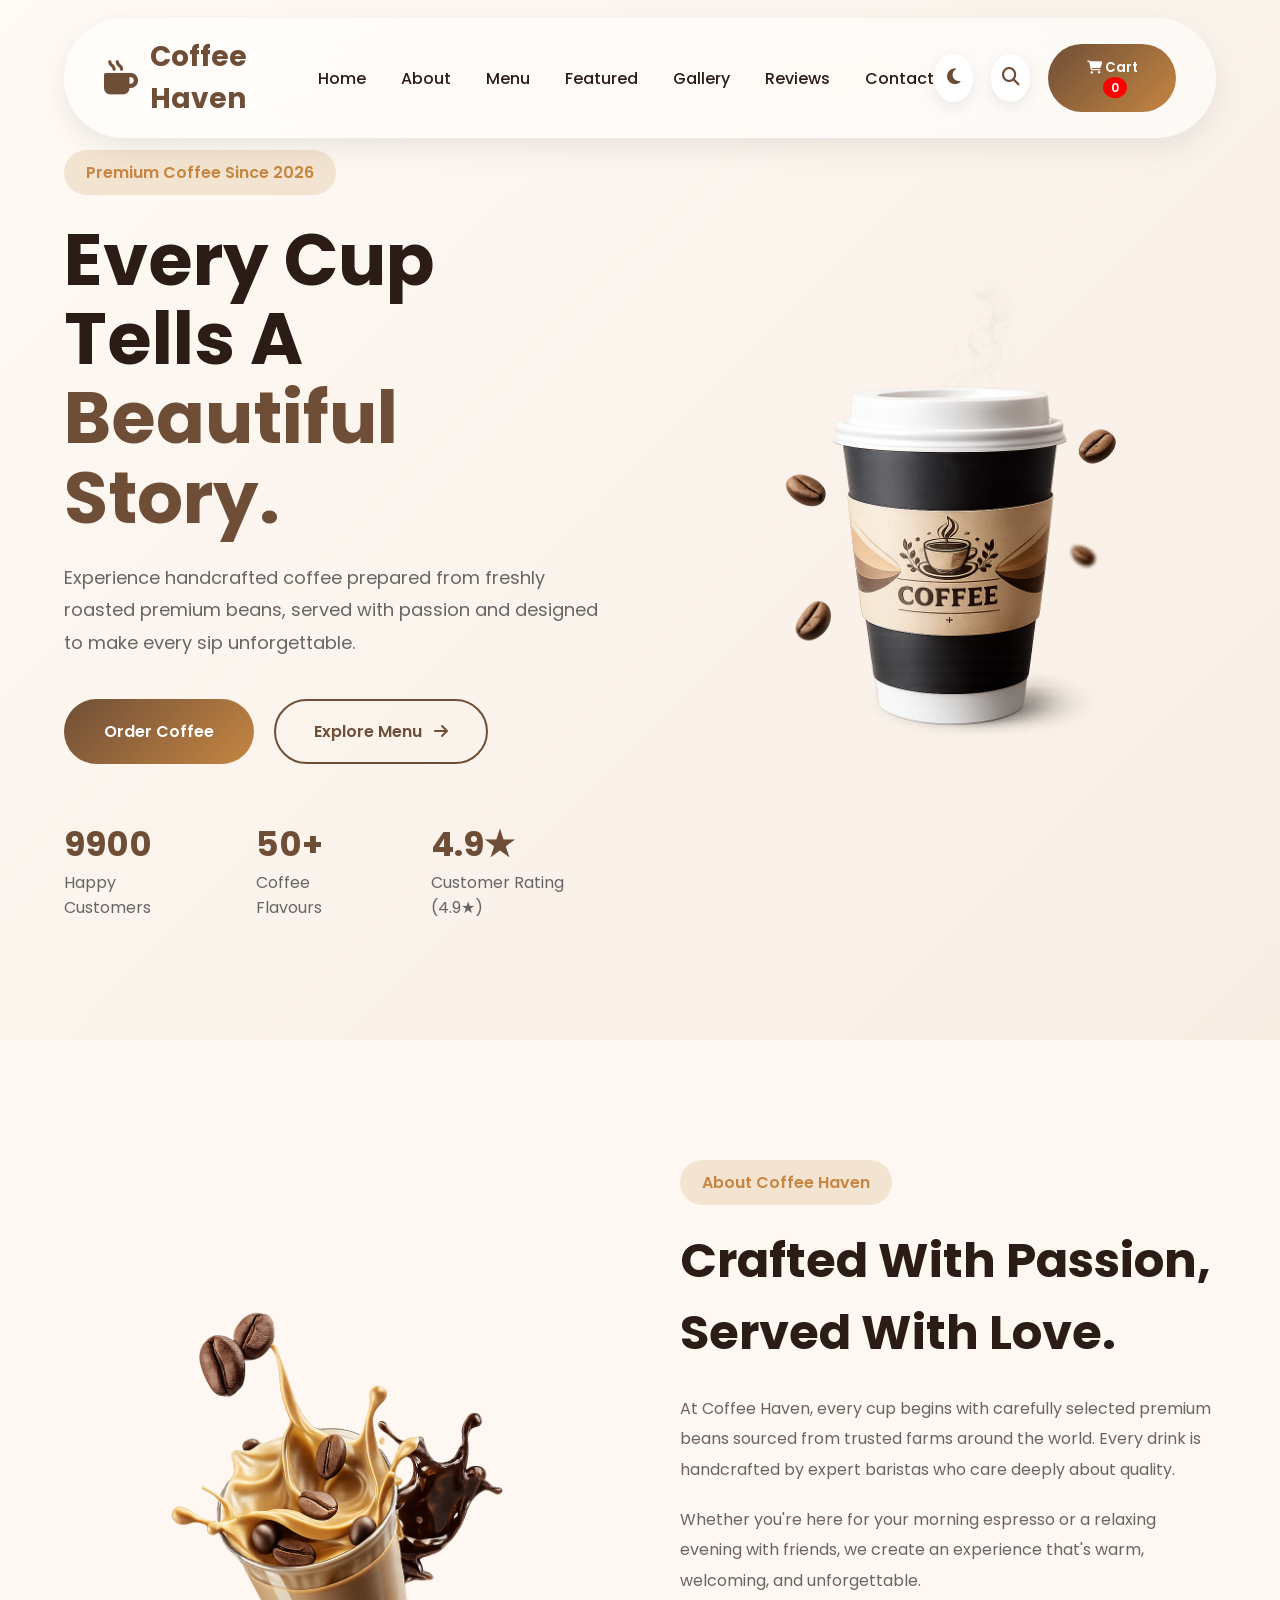
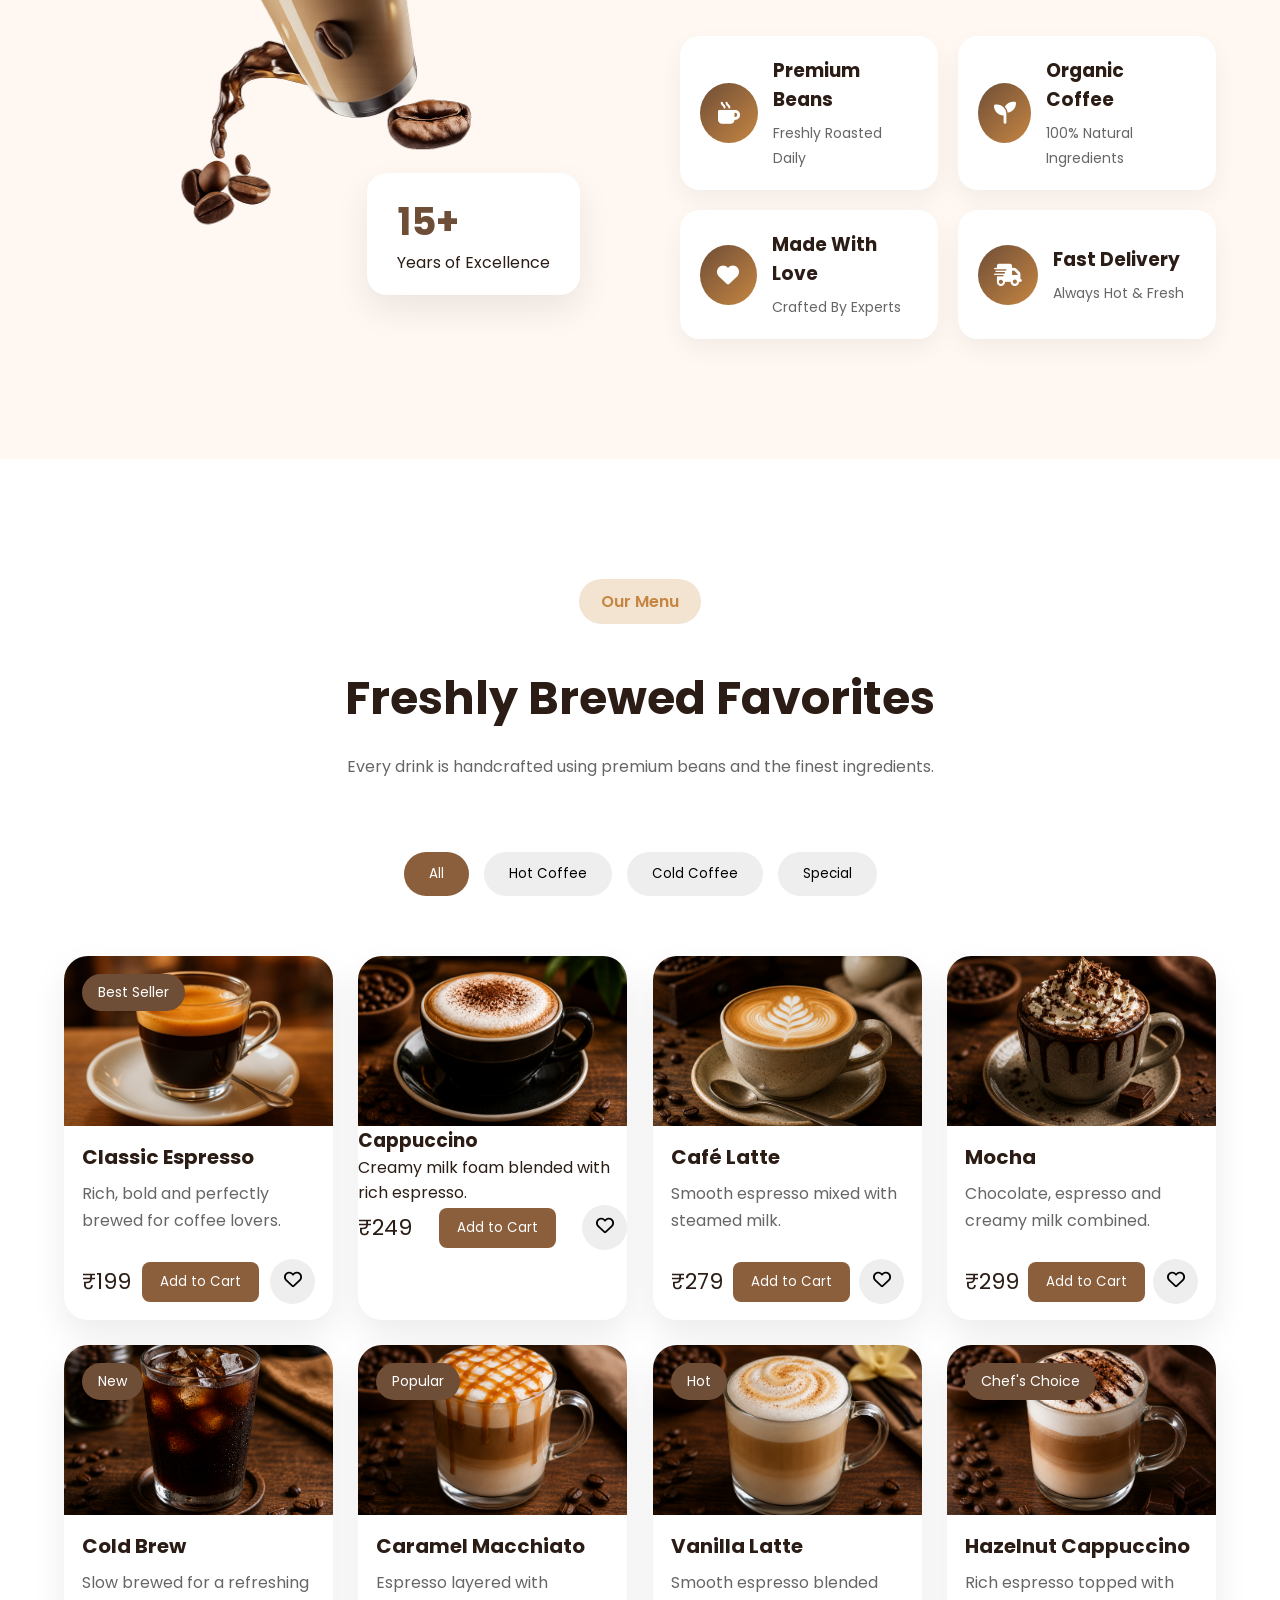
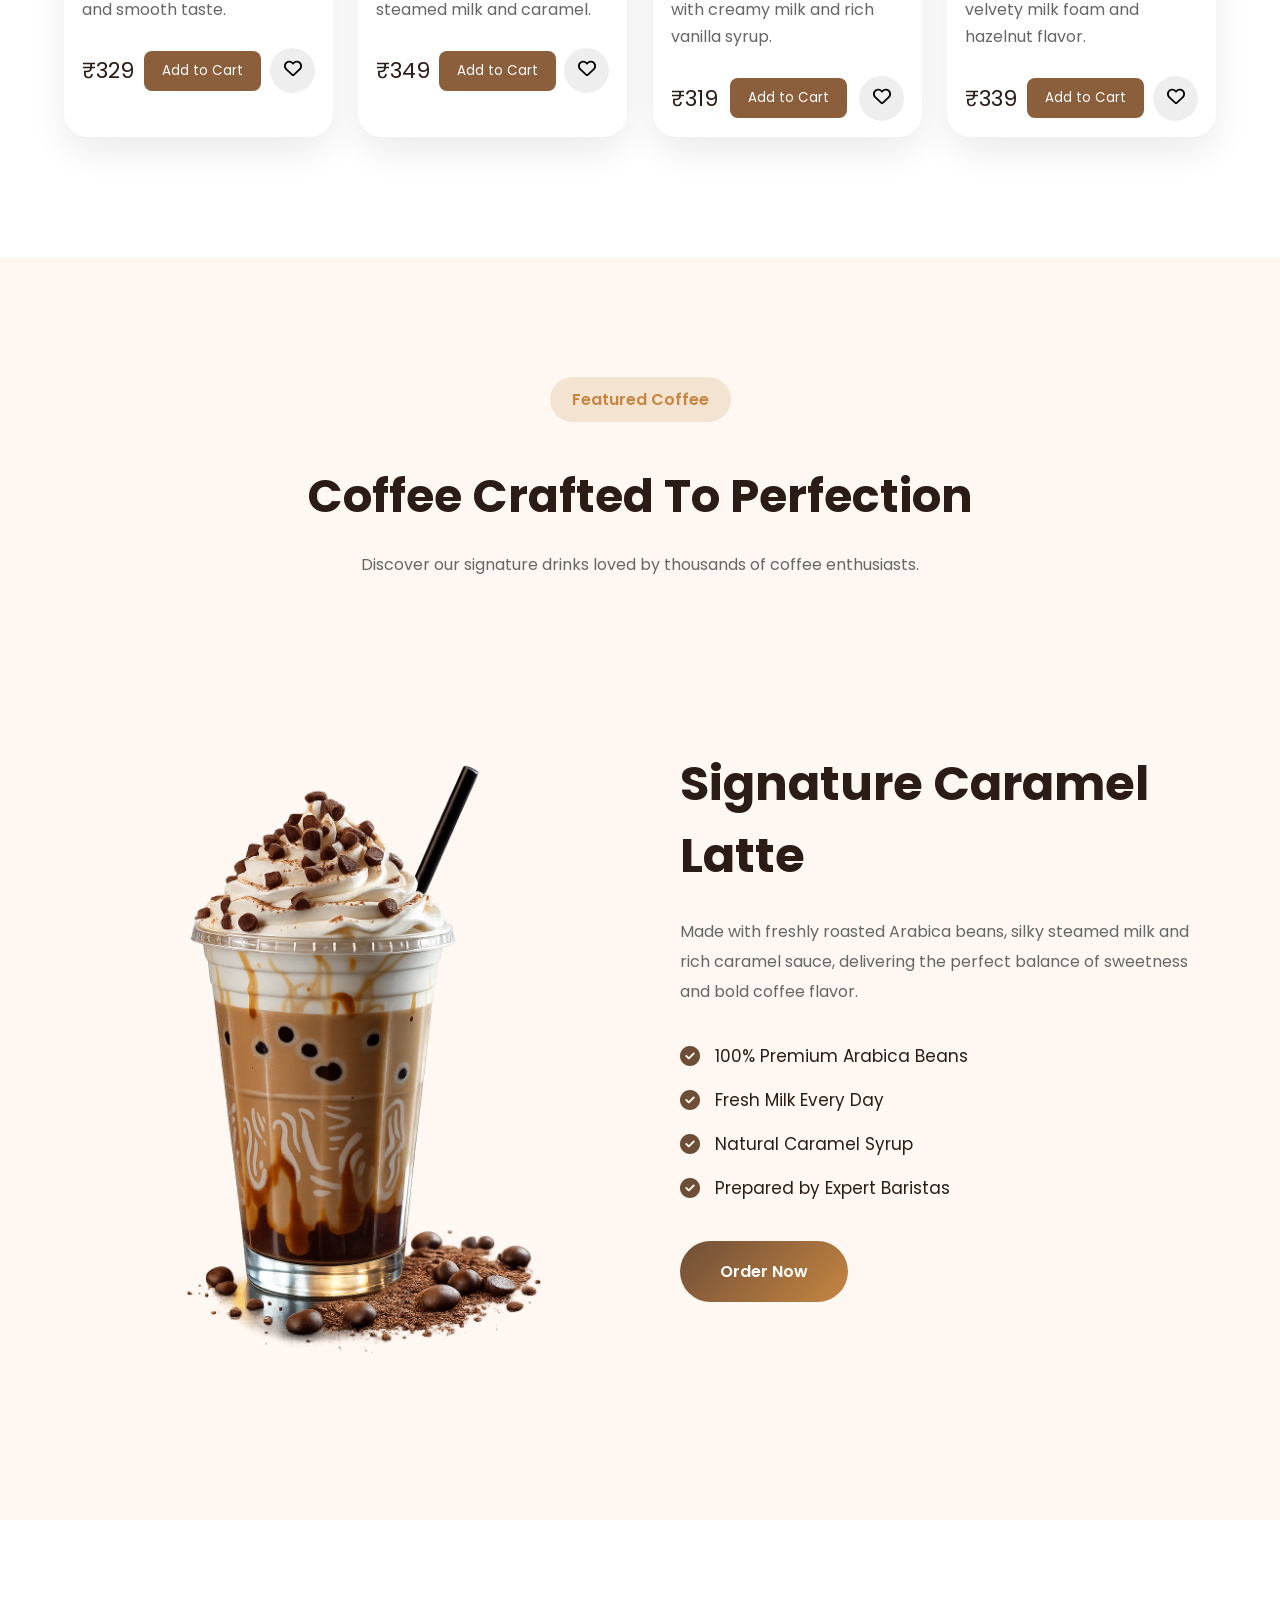
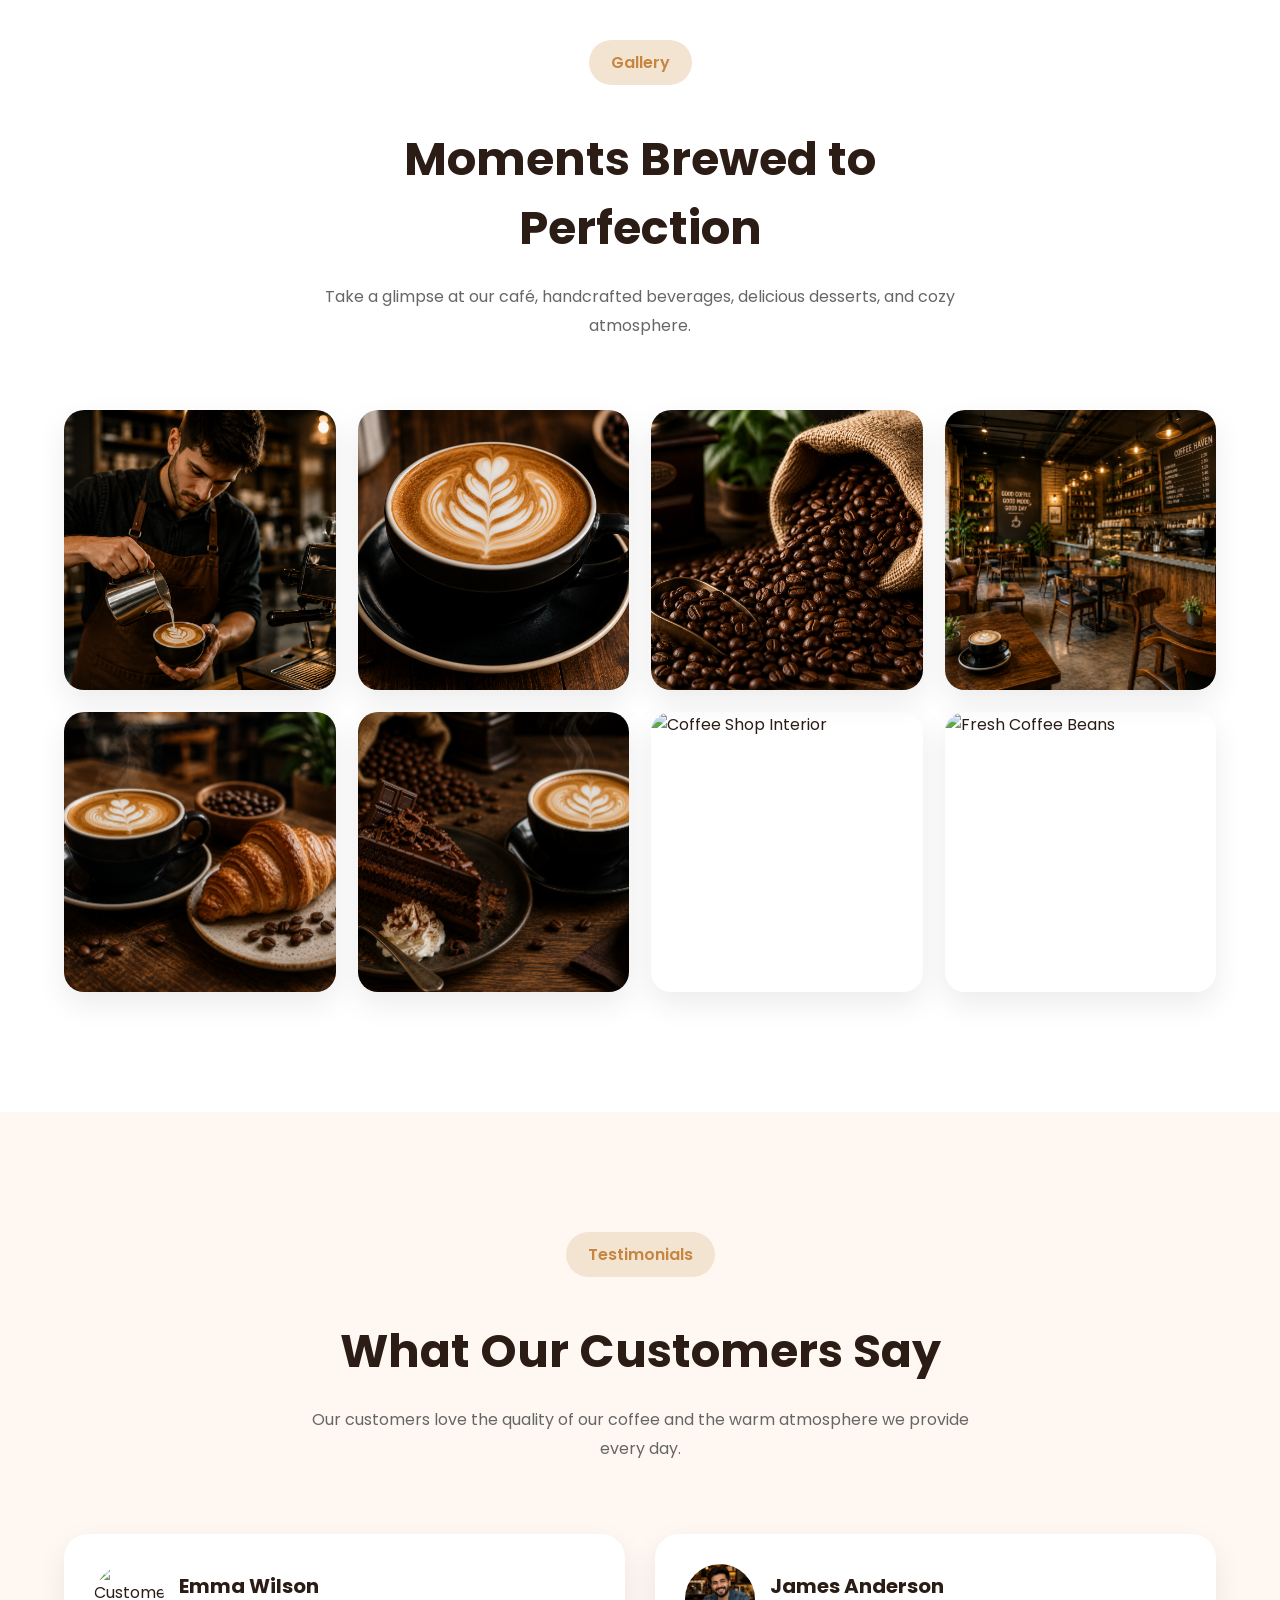
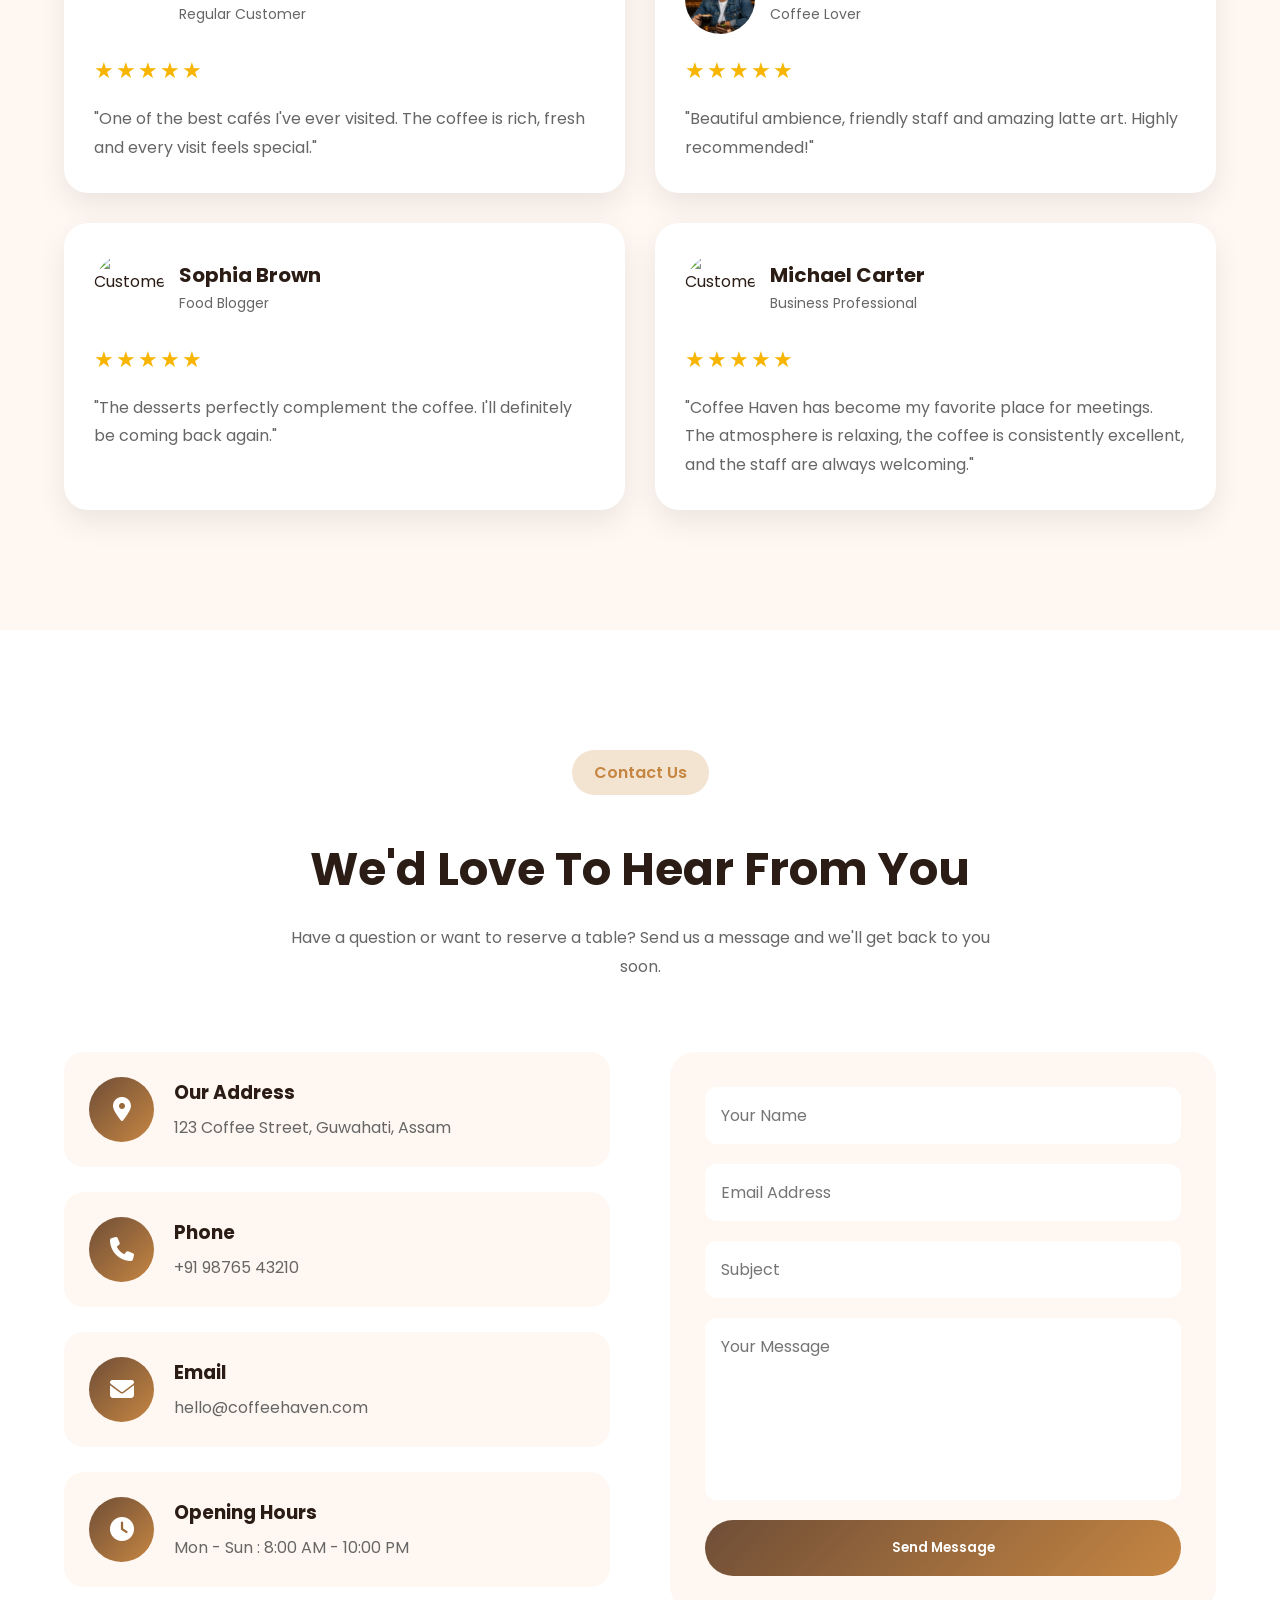
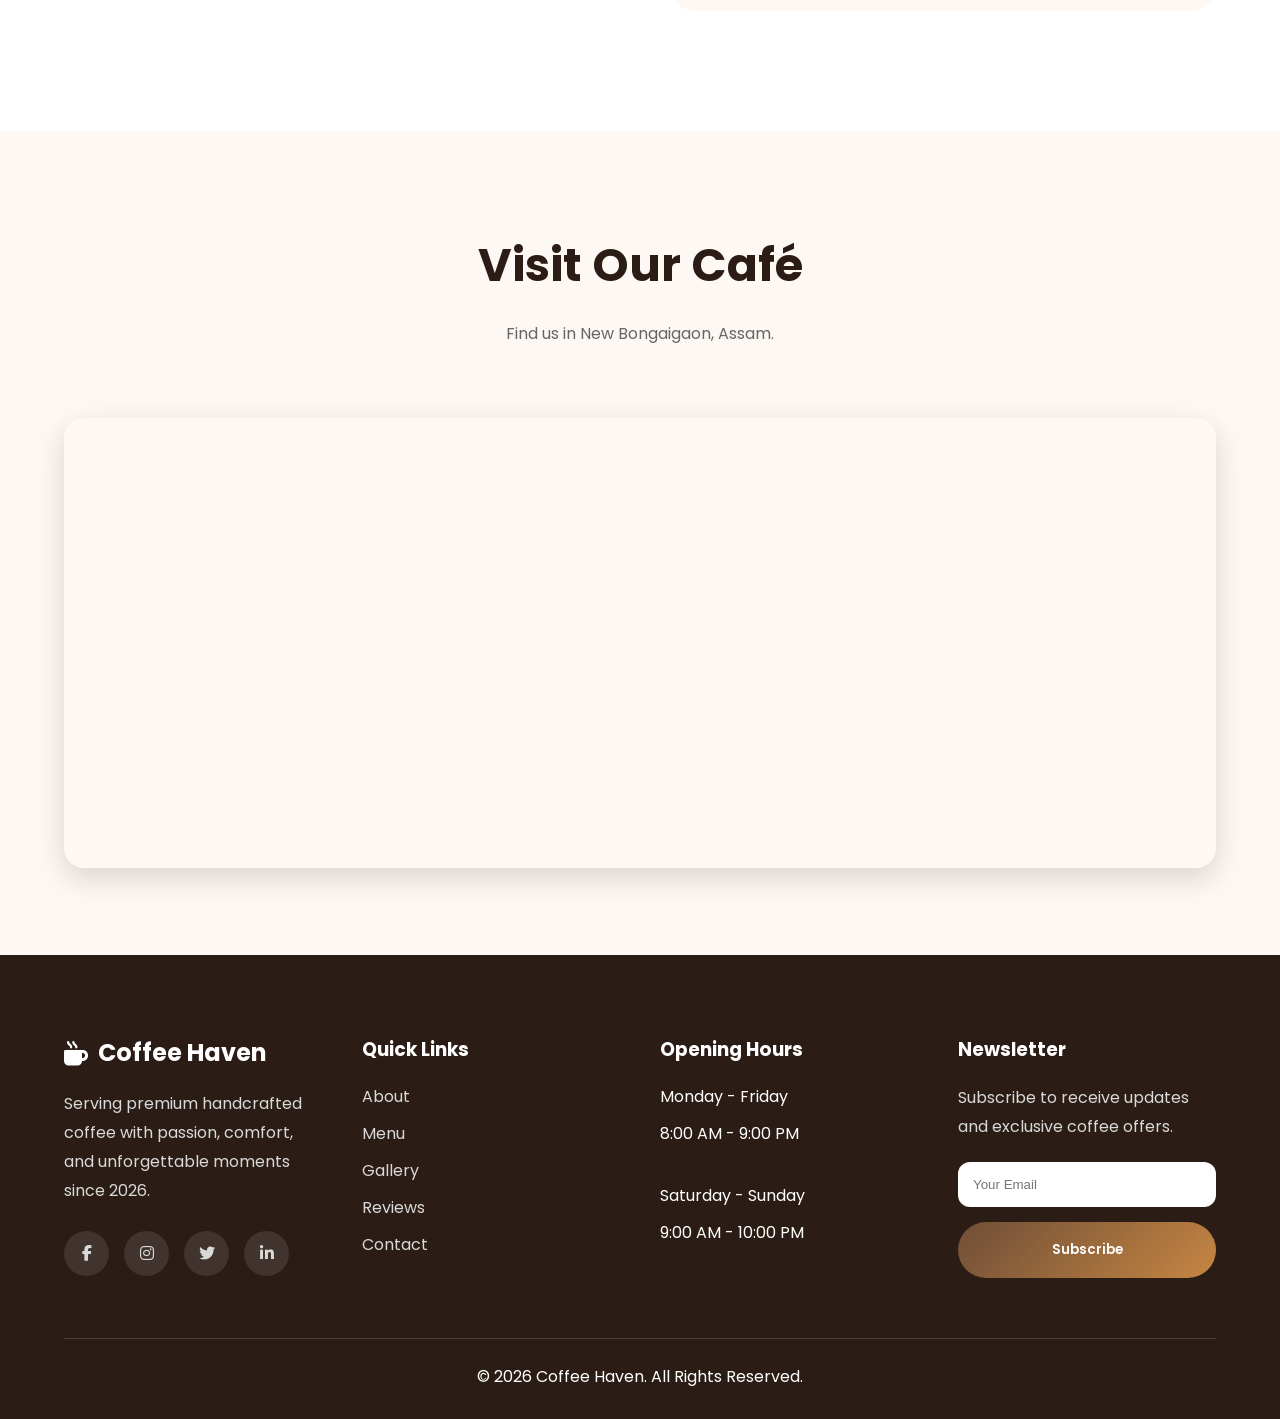
==== commit 9c89cf8a: "Add project screenshots for README" ====
--- a/web page/index.html
+++ b/web page/index.html
@@ -436,7 +436,7 @@
             <img src="assets/images/coffee2.png" alt="Cappuccino" loading="lazy">
         </div>
 
-        <div class="menu-content">
+        <div class="menu-contengitt">
             <h3>Cappuccino</h3>
             <p>Creamy milk foam blended with rich espresso.</p>
 
